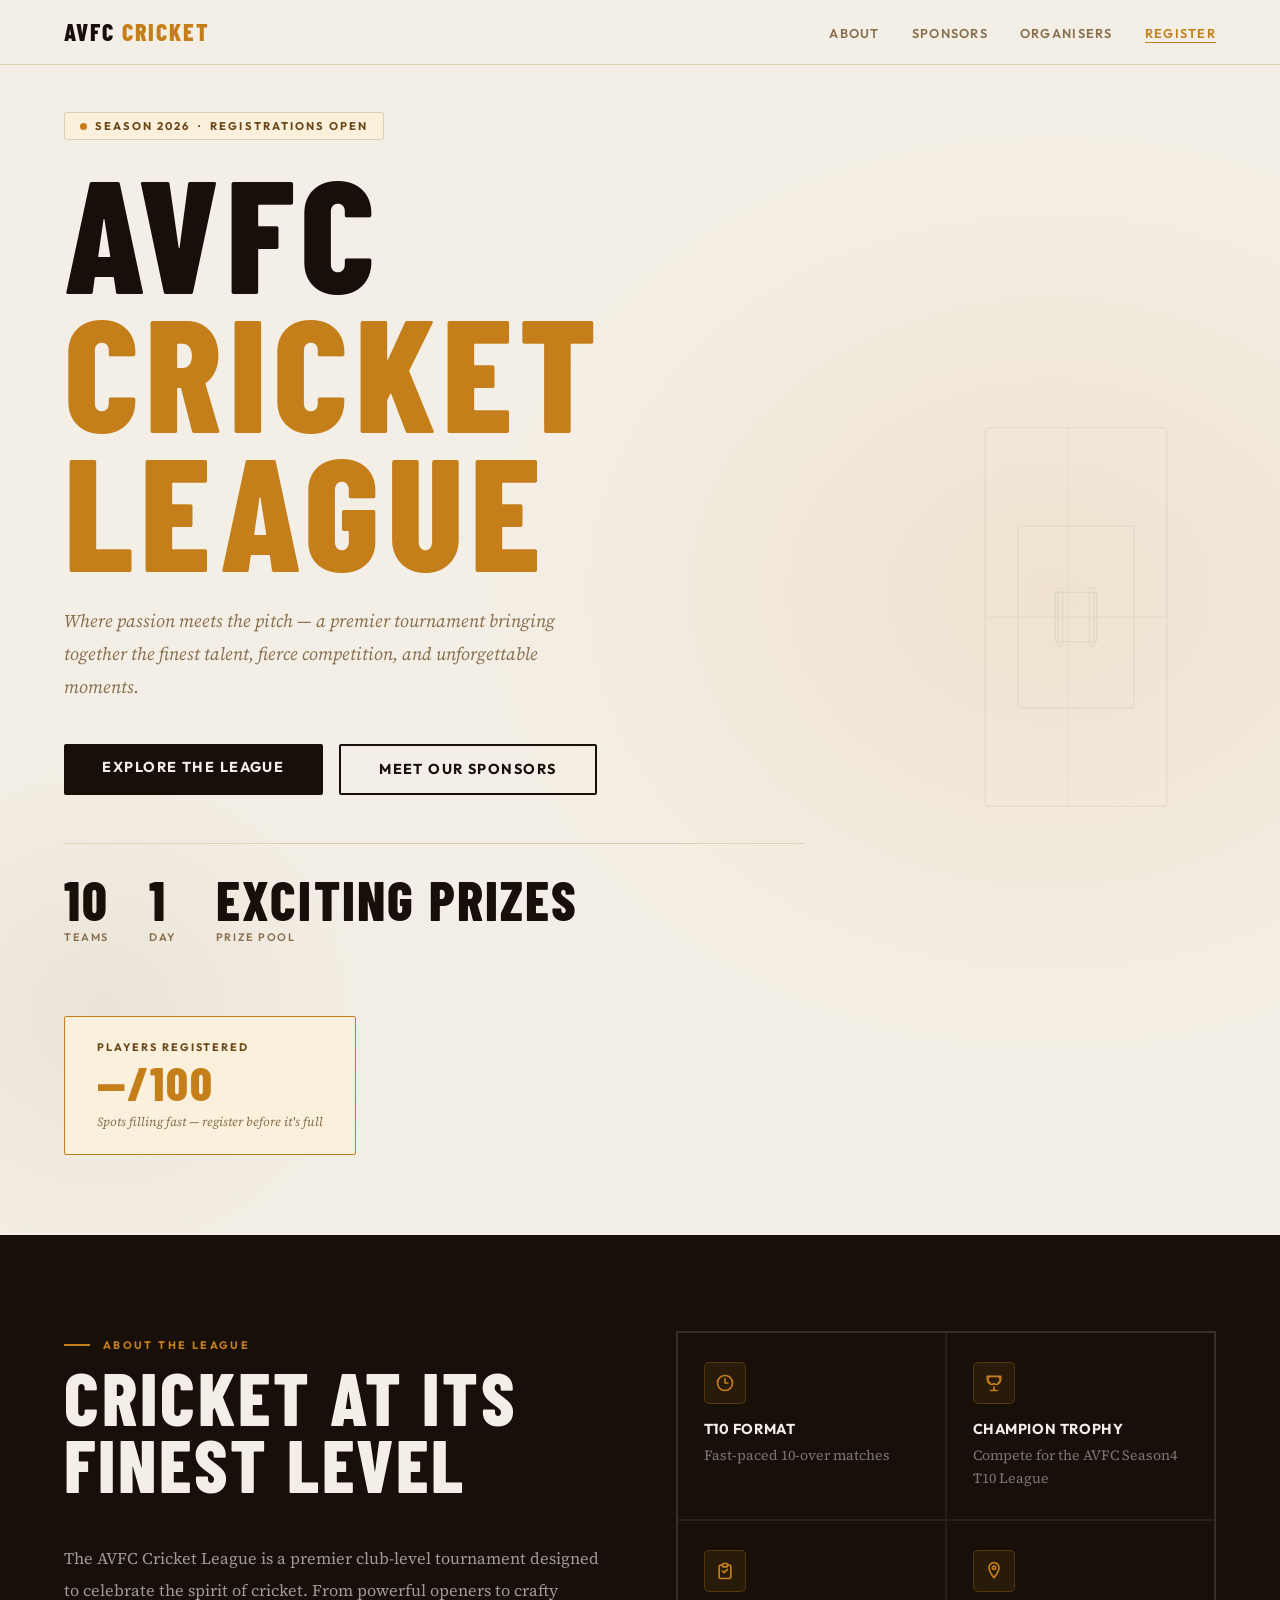
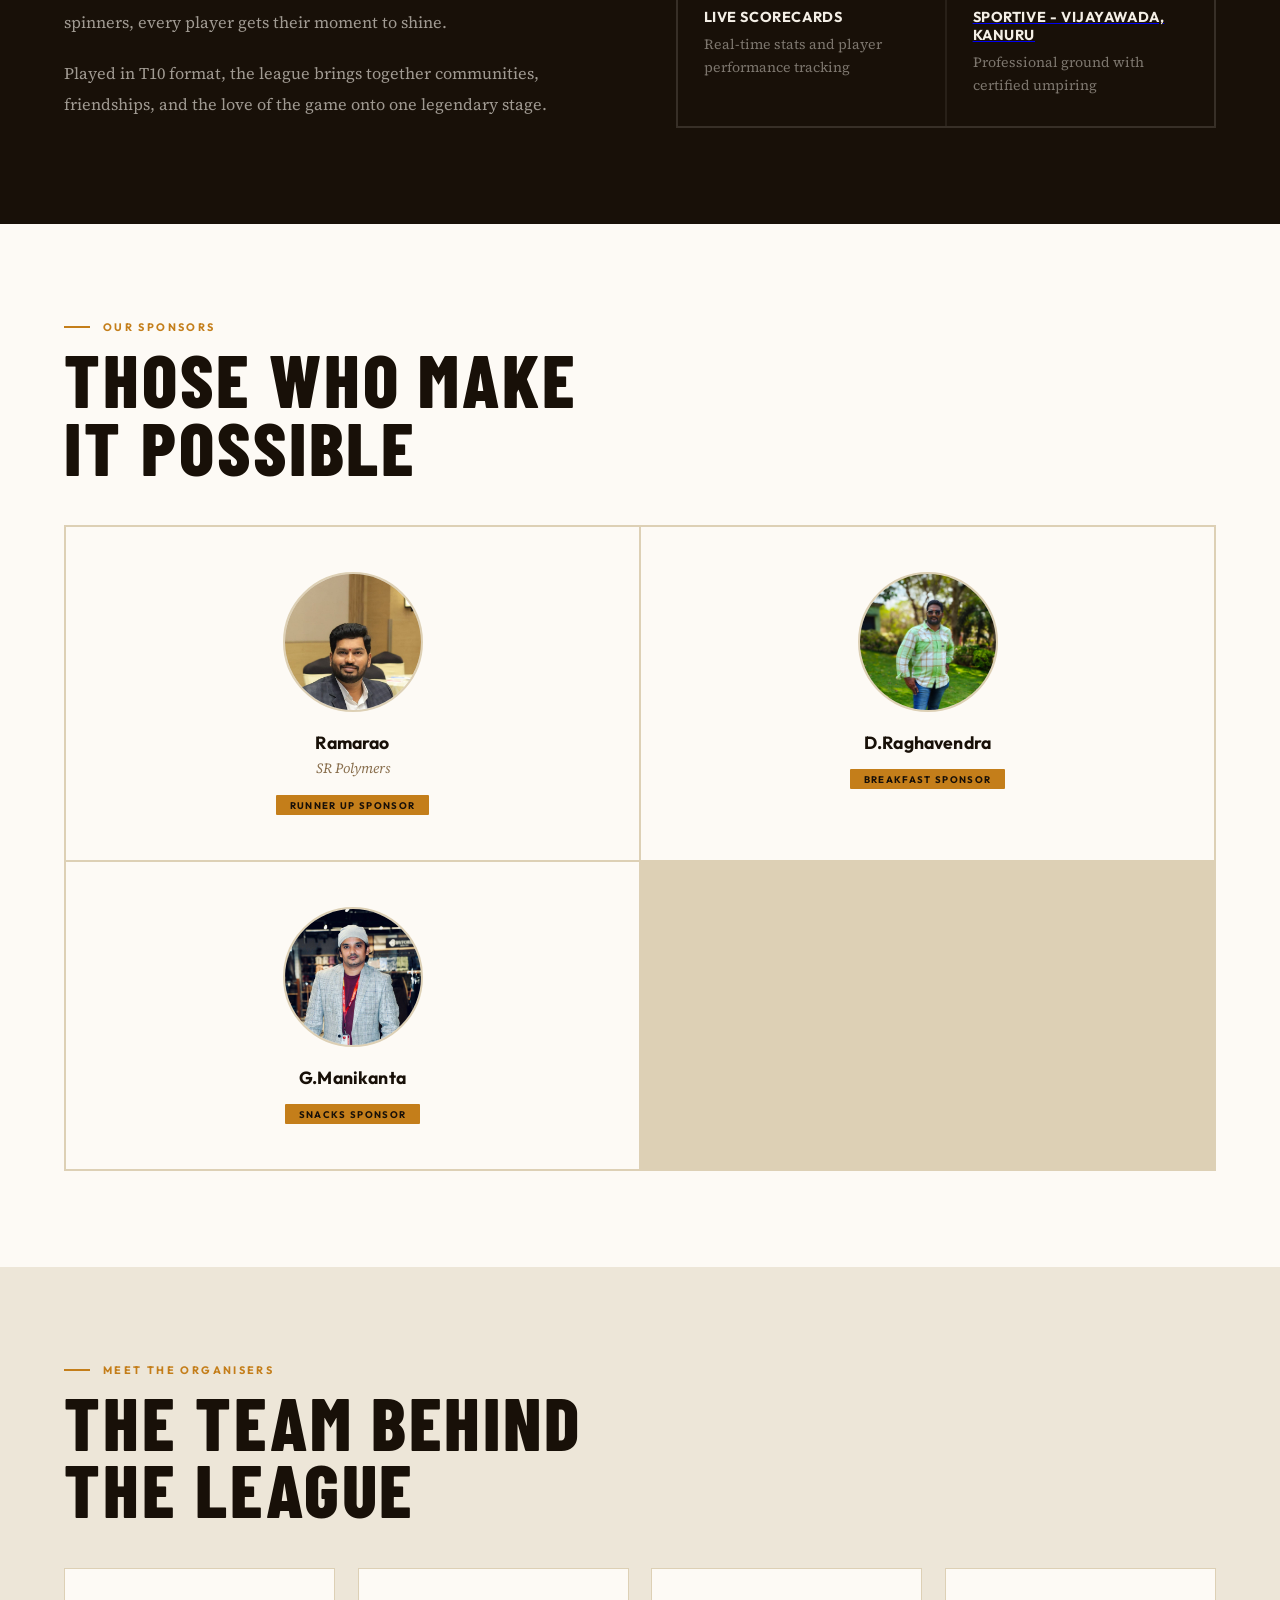
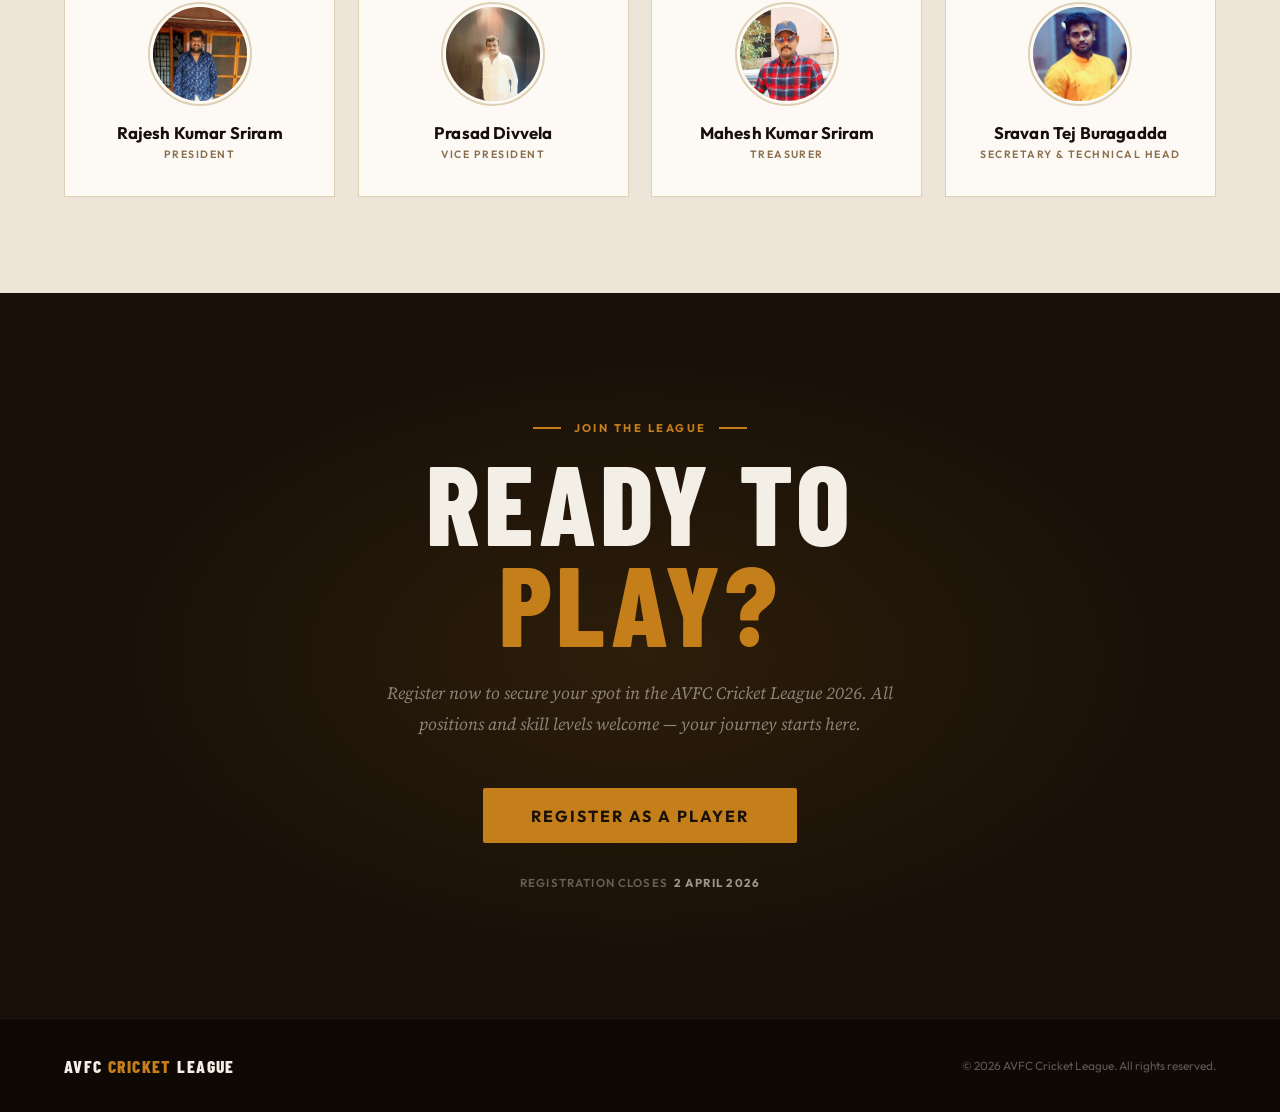
==== index.html @ a50df82f "added 2 more sponsors" ====
<!DOCTYPE html>
<html lang="en">

<head>
  <meta charset="UTF-8">
  <meta name="viewport" content="width=device-width, initial-scale=1.0, maximum-scale=5.0">
  <meta name="theme-color" content="#F4EFE6">
  <title>AVFC Cricket League 2026</title>

  <!-- Google Fonts -->
  <link rel="preconnect" href="https://fonts.googleapis.com">
  <link rel="preconnect" href="https://fonts.gstatic.com" crossorigin>
  <link
    href="https://fonts.googleapis.com/css2?family=Barlow+Condensed:wght@700;800&family=Outfit:wght@400;600;700&family=Source+Serif+4:ital,opsz,wght@0,8..60,400;0,8..60,500;1,8..60,400&display=swap"
    rel="stylesheet">

  <!-- Stylesheet -->
  <link rel="stylesheet" href="css/style.css">
</head>

<body>

  <!-- ════════════════════════════════════
     NAV
════════════════════════════════════ -->
  <nav id="mainNav">
    <div class="nav-logo">AVFC <span>Cricket</span></div>
    <ul class="nav-links">
      <li><a href="#about">About</a></li>
      <li><a href="#sponsors">Sponsors</a></li>
      <li><a href="#organisers">Organisers</a></li>
      <li><a href="register.html" class="nav-register-link">Register</a></li>
    </ul>
    <button class="hamburger" id="hamburger" aria-label="Toggle menu" aria-expanded="false">
      <span></span><span></span><span></span>
    </button>
  </nav>

  <!-- Mobile Drawer -->
  <div class="mobile-menu" id="mobileMenu" role="navigation" aria-label="Mobile navigation">
    <ul>
      <li><a href="#about" onclick="closeMenu()">About</a></li>
      <li><a href="#sponsors" onclick="closeMenu()">Sponsors</a></li>
      <li><a href="#organisers" onclick="closeMenu()">Organisers</a></li>
    </ul>
    <a href="register.html" class="m-cta" onclick="closeMenu()">Register Now →</a>
  </div>


  <!-- ════════════════════════════════════
     HERO
════════════════════════════════════ -->
  <section id="hero">
    <div class="hero-bg"></div>
    <svg class="pitch-lines" viewBox="0 0 340 500" xmlns="http://www.w3.org/2000/svg" aria-hidden="true">
      <rect x="60" y="20" width="220" height="460" rx="4" />
      <rect x="100" y="140" width="140" height="220" rx="2" />
      <line x1="60" y1="250" x2="280" y2="250" />
      <line x1="100" y1="140" x2="240" y2="140" />
      <line x1="100" y1="360" x2="240" y2="360" />
      <line x1="160" y1="20" x2="160" y2="480" />
      <rect x="145" y="220" width="50" height="60" rx="1" />
      <rect x="148" y="215" width="6" height="70" rx="1" />
      <rect x="186" y="215" width="6" height="70" rx="1" />
    </svg>
    <div class="hero-content">
      <div class="hero-badge">
        <span class="badge-dot"></span>
        Season 2026 &nbsp;·&nbsp; Registrations Open
      </div>
      <h1 class="hero-title">AVFC<em>Cricket League</em></h1>
      <p class="hero-sub">Where passion meets the pitch — a premier tournament bringing together the finest talent,
        fierce competition, and unforgettable moments.</p>
      <div class="hero-actions">
        <a href="#about" class="btn-primary">Explore the League</a>
        <a href="#sponsors" class="btn-outline">Meet our Sponsors</a>
      </div>
      <div class="hero-stats">
        <div>
          <div class="stat-num">10</div>
          <div class="stat-label">Teams</div>
        </div>
        <!-- <div><div class="stat-num">25</div><div class="stat-label">Matches</div></div> -->
        <div>
          <div class="stat-num">1</div>
          <div class="stat-label">Day</div>
        </div>
        <div>
          <div class="stat-num">Exciting Prizes</div>
          <div class="stat-label">Prize Pool</div>
        </div>

        <div class="reg-count-card">
          <div class="reg-count-label">Players Registered</div>
          <div class="reg-count-num" id="regCount">—/100</div>
          <div class="reg-count-sub">Spots filling fast — register before it's full</div>
        </div>
      </div>
    </div>
  </section>


  <!-- ════════════════════════════════════
     ABOUT
════════════════════════════════════ -->
  <section id="about">
    <div class="about-grid">
      <div>
        <div class="section-head">
          <p class="section-label">About the League</p>
          <h2 class="section-title">Cricket at its<br>Finest Level</h2>
        </div>
        <div class="about-text">
          <p>The AVFC Cricket League is a premier club-level tournament designed to celebrate the spirit of cricket.
            From powerful openers to crafty spinners, every player gets their moment to shine.</p>
          <p>Played in T10 format, the league brings together communities, friendships, and the love of the game onto
            one legendary stage.</p>
        </div>
      </div>
      <div class="about-features">

        <div class="feature-cell">
          <div class="feature-icon" aria-hidden="true">
            <svg width="20" height="20" viewBox="0 0 24 24" fill="none" stroke="currentColor" stroke-width="2"
              stroke-linecap="round" stroke-linejoin="round">
              <circle cx="12" cy="12" r="9" />
              <polyline points="12 7 12 12 15.5 12" />
            </svg>
          </div>
          <div class="feature-title">T10 Format</div>
          <div class="feature-desc">Fast-paced 10-over matches </div>
        </div>

        <div class="feature-cell">
          <div class="feature-icon" aria-hidden="true">
            <svg width="20" height="20" viewBox="0 0 24 24" fill="none" stroke="currentColor" stroke-width="2"
              stroke-linecap="round" stroke-linejoin="round">
              <path d="M8 21h8M12 17v4M17 4h3v3a5 5 0 0 1-3 4.6M7 4H4v3a5 5 0 0 0 3 4.6" />
              <path d="M7 4h10a5 5 0 0 1-5 9 5 5 0 0 1-5-9z" />
            </svg>
          </div>
          <div class="feature-title">Champion Trophy</div>
          <div class="feature-desc">Compete for the AVFC Season4 T10 League</div>
        </div>

        <div class="feature-cell">
          <div class="feature-icon" aria-hidden="true">
            <svg width="20" height="20" viewBox="0 0 24 24" fill="none" stroke="currentColor" stroke-width="2"
              stroke-linecap="round" stroke-linejoin="round">
              <path d="M9 5H7a2 2 0 0 0-2 2v12a2 2 0 0 0 2 2h10a2 2 0 0 0 2-2V7a2 2 0 0 0-2-2h-2" />
              <rect x="9" y="3" width="6" height="4" rx="1" />
              <path d="M9 12l2 2 4-4" />
            </svg>
          </div>
          <div class="feature-title">Live Scorecards</div>
          <div class="feature-desc">Real-time stats and player performance tracking</div>
        </div>

        <div class="feature-cell">
          <div class="feature-icon" aria-hidden="true">
            <svg width="20" height="20" viewBox="0 0 24 24" fill="none" stroke="currentColor" stroke-width="2"
              stroke-linecap="round" stroke-linejoin="round">
              <path d="M12 2C8.686 2 6 4.686 6 8c0 4.418 6 12 6 12s6-7.582 6-12c0-3.314-2.686-6-6-6z" />
              <circle cx="12" cy="8" r="2" />
            </svg>
          </div>
          <a href="https://maps.app.goo.gl/gTW7eJJuwTuJAgo18">
            <div class="feature-title">Sportive - Vijayawada, Kanuru</div>
          </a>
          <div class="feature-desc">Professional ground with certified umpiring</div>
        </div>

      </div>
    </div>
  </section>


  <!-- ════════════════════════════════════
     SPONSORS
     ─────────────────────────────────
     HOW TO ADD A REAL PHOTO:
     Replace the initials text inside
     .sponsor-photo with an <img> tag:

     BEFORE (initials fallback):
       <div class="sponsor-photo">RK</div>

     AFTER (real photo):
       <div class="sponsor-photo">
         <img src="images/sponsors/rajesh-kumar.jpg"
              alt="Rajesh Kumar">
       </div>

     Photo file goes in:  images/sponsors/
     Recommended size  :  300×300 px, JPG/WebP
════════════════════════════════════ -->
  <section id="sponsors">
    <div class="section-head">
      <p class="section-label">Our Sponsors</p>
      <h2 class="section-title">Those Who Make<br>It Possible</h2>
    </div>
    <div class="sponsors-grid">

      <!-- SPONSOR 1 — Title Sponsor -->
      <div class="sponsor-card">
      <div class="sponsor-photo">
      <!-- ↓ REPLACE "RK" WITH YOUR IMAGE TAG WHEN READY ↓ -->
      <img src="images/sponsors/ramarao - 2nd prize.jpeg" alt="Ramarao"> 
      </div>
      <div class="sponsor-name">Ramarao</div>
      <div class="sponsor-company">SR Polymers</div>
      <span class="sponsor-tier tier-gold">Runner up Sponsor</span>
    </div>

      <!-- SPONSOR 2 — Gold -->
      <div class="sponsor-card">
      <div class="sponsor-photo">
      <img src="images/sponsors/raghavendra - mrng tiffins.jpeg" alt="raghavendra">
      <!-- PS -->
      </div>
      <div class="sponsor-name">D.Raghavendra</div>
      <!-- <div class="sponsor-company">Sharma Motors</div> -->
      <span class="sponsor-tier tier-gold">Breakfast Sponsor</span>
    </div>

      <!-- SPONSOR 3 — Gold -->
      <div class="sponsor-card">
      <div class="sponsor-photo"> 
      <img src="images/sponsors/manikanta - snacks.jpeg" alt="Manikanta">
      
      </div>
      <div class="sponsor-name">G.Manikanta</div>
      <!-- <div class="sponsor-company">Verma Steel Works</div> -->
      <span class="sponsor-tier tier-gold">Snacks Sponsor</span>
    </div>

      <!-- SPONSOR 4 — Silver -->
      <!-- <div class="sponsor-card">
      <div class="sponsor-photo"> -->
      <!-- <img src="images/sponsors/suresh-reddy.jpg" alt="Suresh Reddy"> -->
      <!-- SR
      </div>
      <div class="sponsor-name">Suresh Reddy</div>
      <div class="sponsor-company">Reddy &amp; Sons Builders</div>
      <span class="sponsor-tier tier-gold">Snacks Sponser</span>
    </div>

  </div> -->

      <!-- <div class="sponsors-coming-soon">
        <div class="sponsors-soon-card">
          <p class="sponsors-soon-text">Yet to be Announced</p>
          <p class="sponsors-soon-sub">Our sponsors will be revealed soon. Stay tuned.</p>
        </div>
      </div> -->
  </section>


  <!-- ════════════════════════════════════
     ORGANISERS
     ─────────────────────────────────
     HOW TO ADD A REAL PHOTO:
     Same pattern as sponsors above.

     BEFORE (initials fallback):
       <div class="organiser-photo">MN</div>

     AFTER (real photo):
       <div class="organiser-photo">
         <img src="images/organisers/mohan-naidu.jpg"
              alt="Mohan Naidu">
       </div>

     Photo file goes in:  images/organisers/
     Recommended size  :  300×300 px, JPG/WebP
════════════════════════════════════ -->
  <section id="organisers">
    <div class="section-head">
      <p class="section-label">Meet the Organisers</p>
      <h2 class="section-title">The Team Behind<br>the League</h2>
    </div>
    <div class="organisers-grid">

      <!-- ORGANISER 1 -->
      <div class="organiser-card">
        <div class="organiser-photo">
          <!-- ↓ REPLACE "MN" WITH YOUR IMAGE TAG WHEN READY ↓ -->
          <img src="images/organisers/rajesh.jpeg" alt="Rajesh Kumar">

        </div>
        <div class="organiser-name">Rajesh Kumar Sriram</div>
        <div class="organiser-role">President</div>
        <!-- <a href="mailto:mohan@avfcleague.com" class="organiser-email">mohan@avfcleague.com</a> -->
      </div>

      <!-- ORGANISER 2 -->
      <div class="organiser-card">
        <div class="organiser-photo">
          <img src="images/organisers/prasad.jpeg" alt="Prasad Divvela">

        </div>
        <div class="organiser-name">Prasad Divvela</div>
        <div class="organiser-role">Vice President</div>
        <!-- <a href="mailto:deepa@avfcleague.com" class="organiser-email">deepa@avfcleague.com</a> -->
      </div>

      <!-- ORGANISER 3 -->
      <div class="organiser-card">
        <div class="organiser-photo">
          <img src="images/organisers/mahesh.jpeg" alt="Mahesh Kumar">

        </div>
        <div class="organiser-name">Mahesh Kumar Sriram</div>
        <div class="organiser-role">Treasurer</div>
        <!-- <a href="mailto:arjun@avfcleague.com" class="organiser-email">arjun@avfcleague.com</a> -->
      </div>

      <!-- ORGANISER 4 -->
      <div class="organiser-card">
        <div class="organiser-photo">
          <img src="images/organisers/sravan.jpeg" alt="Sravan Tej">

        </div>
        <div class="organiser-name">Sravan Tej Buragadda</div>
        <div class="organiser-role">Secretary &amp; Technical Head</div>
        <!-- <a href="mailto:sneha@avfcleague.com" class="organiser-email">sneha@avfcleague.com</a> -->
      </div>

    </div>
  </section>


  <!-- ════════════════════════════════════
     REGISTER CTA  —  bottom of page
════════════════════════════════════ -->
  <section id="register-cta">
    <div class="cta-inner">
      <p class="cta-label">Join the League</p>
      <h2 class="cta-title">Ready to<br><em>Play?</em></h2>
      <p class="cta-sub">Register now to secure your spot in the AVFC Cricket League 2026. All positions and skill
        levels welcome — your journey starts here.</p>
      <div class="cta-actions">
        <a href="register.html" class="btn-cta-primary">Register as a Player</a>
        <!-- <a href="mailto:contact@avfcleague.com" class="btn-cta-outline">Contact the Team</a> -->
      </div>
      <p class="cta-deadline">Registration closes &nbsp;<strong>2 April 2026</strong></p>
    </div>
  </section>


  <!-- ════════════════════════════════════
     VIDEO INTERSTITIAL OVERLAY
════════════════════════════════════ -->
  <div id="videoOverlay" role="dialog" aria-modal="true" aria-label="Sponsor video">
    <div class="vo-inner">
      <div class="vo-topbar">
        <!-- <span class="vo-sponsor-tag" id="voSponsorTag">Sponsor Message</span> -->
        <!-- <button class="vo-skip" id="voSkip" onclick="goToRegister()">
          Skip <span id="skipCountdown"></span>
          <svg width="13" height="13" viewBox="0 0 24 24" fill="none" stroke="currentColor" stroke-width="2.5"
            stroke-linecap="round" stroke-linejoin="round" aria-hidden="true">
            <path d="M5 12h14M12 5l7 7-7 7" />
          </svg>
        </button> -->
        <span class="vo-sponsor-tag" id="voSponsorTag"></span>
        <span class="vo-coming-soon">Registration Begins After Video</span>
      </div>
      <div class="vo-video-wrap">
        <video id="sponsorVideo" playsinline webkit-playsinline preload="auto">
          <source src="" type="video/mp4">
        </video>
        <div class="vo-progress">
          <div class="vo-progress-fill" id="voProgressFill"></div>
        </div>
      </div>
      <div class="vo-bottom">
        <p class="vo-msg">Supporting AVFC Cricket League 2026</p>
        <button class="vo-mute" id="voMute" onclick="toggleMute()" aria-label="Toggle mute">
          <svg id="iconUnmute" width="16" height="16" viewBox="0 0 24 24" fill="none" stroke="currentColor"
            stroke-width="2" stroke-linecap="round" stroke-linejoin="round">
            <polygon points="11 5 6 9 2 9 2 15 6 15 11 19 11 5" />
            <path d="M19.07 4.93a10 10 0 0 1 0 14.14M15.54 8.46a5 5 0 0 1 0 7.07" />
          </svg>
          <svg id="iconMute" width="16" height="16" viewBox="0 0 24 24" fill="none" stroke="currentColor"
            stroke-width="2" stroke-linecap="round" stroke-linejoin="round" style="display:none">
            <polygon points="11 5 6 9 2 9 2 15 6 15 11 19 11 5" />
            <line x1="23" y1="9" x2="17" y2="15" />
            <line x1="17" y1="9" x2="23" y2="15" />
          </svg>
        </button>
      </div>
    </div>
  </div>


  <!-- ════════════════════════════════════
     FOOTER
════════════════════════════════════ -->
  <footer>
    <div class="footer-logo">AVFC <span>Cricket</span> League</div>
    <div class="footer-copy">© 2026 AVFC Cricket League. All rights reserved.</div>
    <!-- <span class="vo-sponsor-tag" id="voSponsorTag">Sponsor Message</span>
  <span class="vo-coming-soon">Registration Begins</span> -->
  </footer>

  <!-- JS at the bottom -->
   <script src="config.js"></script>
  <script src="js/main.js"></script>
</body>

</html>
---- css/style.css ----
/*
  ═══════════════════════════════════════════════════════
  AVFC CRICKET LEAGUE — Main Stylesheet
  ═══════════════════════════════════════════════════════

  TYPOGRAPHY SYSTEM
  ─────────────────
  Barlow Condensed 700/800  →  Hero title, stat numbers, section headings,
                               nav logo, avatar initials.
                               Condensed sport letterform — scoreboard energy.
                               Readable by every age group at every size.

  Outfit 400/600/700        →  Nav links, buttons, labels, roles, badges,
                               card names, form text.
                               Open geometric sans — friendly, screen-optimised,
                               suits 10-year-olds and 60-year-olds alike.

  Source Serif 4 400/400i   →  Body paragraphs, subtitles, company names,
                               organiser emails.
                               Optically compensated serif — most readable
                               at small sizes for mixed-age audiences.

  FOLDER STRUCTURE
  ─────────────────
  avfc/
  ├── index.html
  ├── register.html
  ├── css/
  │   ├── style.css        ← this file
  │   └── register.css
  ├── js/
  │   ├── main.js
  │   └── register.js
  └── images/
      ├── sponsors/
      │   ├── rajesh-kumar.jpg   ← place sponsor photos here
      │   ├── priya-sharma.jpg
      │   ├── anil-verma.jpg
      │   └── suresh-reddy.jpg
      └── organisers/
          ├── mohan-naidu.jpg    ← place organiser photos here
          ├── deepa-krishnan.jpg
          ├── arjun-bhat.jpg
          └── sneha-pillai.jpg

  PHOTO REQUIREMENTS
  ──────────────────
  • Recommended size : 300×300 px minimum (square crop)
  • Format           : JPG or WebP
  • Aspect ratio     : 1:1 (square — the CSS crops it into a circle)
  • Max file size    : 200 KB per photo for fast loading
  ═══════════════════════════════════════════════════════
*/

/* ═══════════════════════════════════════
   DESIGN TOKENS
═══════════════════════════════════════ */
:root {
  --cream: #F4EFE6;
  --off-white: #FDFAF5;
  --dark: #181008;
  --amber: #C47E1A;
  --amber-pale: #FBF0DB;
  --amber-mid: #E09830;
  --brown: #6A4718;
  --text: #27180A;
  --muted: #896F4E;
  --border: #DDD0B5;
  --surface: #EDE6D8;

  --f-display: 'Barlow Condensed', sans-serif;
  --f-ui: 'Outfit', sans-serif;
  --f-body: 'Source Serif 4', serif;
}

/* ═══════════════════════════════════════
   RESET & BASE
═══════════════════════════════════════ */
*,
*::before,
*::after {
  margin: 0;
  padding: 0;
  box-sizing: border-box;
}

html {
  scroll-behavior: smooth;
  -webkit-text-size-adjust: 100%;
}

body {
  font-family: var(--f-body);
  background: var(--cream);
  color: var(--text);
  overflow-x: hidden;
  -webkit-font-smoothing: antialiased;
}

/* ═══════════════════════════════════════
   NAV
═══════════════════════════════════════ */
nav {
  position: fixed;
  top: 0;
  left: 0;
  right: 0;
  z-index: 200;
  display: flex;
  align-items: center;
  justify-content: space-between;
  padding: 0 5%;
  min-height: 64px;
  background: rgba(244, 239, 230, 0.96);
  backdrop-filter: blur(14px);
  -webkit-backdrop-filter: blur(14px);
  border-bottom: 1px solid var(--border);
}

.nav-logo {
  font-family: var(--f-display);
  font-size: 1.5rem;
  font-weight: 800;
  letter-spacing: 0.08em;
  text-transform: uppercase;
  color: var(--dark);
  flex-shrink: 0;
  line-height: 64px;
}

.nav-logo span {
  color: var(--amber);
}

.nav-links {
  display: flex;
  gap: 2rem;
  list-style: none;
  align-items: center;
}

.nav-links a {
  font-family: var(--f-ui);
  font-size: 0.8rem;
  font-weight: 600;
  text-decoration: none;
  color: var(--muted);
  letter-spacing: 0.1em;
  text-transform: uppercase;
  transition: color 0.2s;
  white-space: nowrap;
}

.nav-links a:hover {
  color: var(--amber);
}

.nav-register-link {
  color: var(--amber) !important;
  border-bottom: 1.5px solid var(--amber);
  padding-bottom: 1px;
}

.nav-register-link:hover {
  color: var(--dark) !important;
  border-color: var(--dark);
}

/* ─── Hamburger ─── */
.hamburger {
  display: none;
  flex-direction: column;
  justify-content: center;
  gap: 5px;
  width: 40px;
  height: 40px;
  background: none;
  border: none;
  cursor: pointer;
  padding: 6px;
  flex-shrink: 0;
  -webkit-tap-highlight-color: transparent;
}

.hamburger span {
  display: block;
  height: 2px;
  width: 100%;
  background: var(--dark);
  border-radius: 2px;
  transition: transform 0.3s, opacity 0.3s;
  transform-origin: center;
}

.hamburger.open span:nth-child(1) {
  transform: translateY(7px) rotate(45deg);
}

.hamburger.open span:nth-child(2) {
  opacity: 0;
  transform: scaleX(0);
}

.hamburger.open span:nth-child(3) {
  transform: translateY(-7px) rotate(-45deg);
}

/* ─── Mobile drawer ─── */
.mobile-menu {
  display: none;
  position: fixed;
  top: 64px;
  left: 0;
  right: 0;
  z-index: 190;
  background: var(--cream);
  border-bottom: 1px solid var(--border);
  padding: 1.5rem 5% 2rem;
  transform: translateY(-8px);
  opacity: 0;
  transition: transform 0.3s ease, opacity 0.3s ease;
  pointer-events: none;
}

.mobile-menu.open {
  transform: translateY(0);
  opacity: 1;
  pointer-events: all;
}

.mobile-menu ul {
  list-style: none;
}

.mobile-menu li {
  border-bottom: 1px solid var(--border);
}

.mobile-menu a {
  display: block;
  padding: 1rem 0;
  font-family: var(--f-ui);
  font-size: 1rem;
  font-weight: 700;
  letter-spacing: 0.08em;
  text-transform: uppercase;
  text-decoration: none;
  color: var(--text);
  transition: color 0.2s;
}

.mobile-menu a:hover,
.mobile-menu a:active {
  color: var(--amber);
}

.mobile-menu .m-cta {
  display: block;
  margin-top: 1.5rem;
  background: var(--dark);
  color: var(--cream) !important;
  text-align: center;
  padding: 1rem;
  border-radius: 2px;
  font-family: var(--f-ui);
  font-size: 0.9rem;
  font-weight: 700;
  letter-spacing: 0.12em;
  text-transform: uppercase;
  text-decoration: none;
  transition: background 0.2s;
}

.mobile-menu .m-cta:hover {
  background: var(--amber);
  color: var(--dark) !important;
}

/* ═══════════════════════════════════════
   HERO
═══════════════════════════════════════ */
#hero {
  min-height: 100svh;
  display: flex;
  align-items: center;
  padding: 7rem 5% 5rem;
  position: relative;
  overflow: hidden;
}

.hero-bg {
  position: absolute;
  inset: 0;
  background:
    radial-gradient(ellipse 65% 55% at 82% 48%, rgba(196, 126, 26, 0.11) 0%, transparent 70%),
    radial-gradient(ellipse 38% 38% at 8% 82%, rgba(106, 71, 24, 0.07) 0%, transparent 60%);
}

.pitch-lines {
  position: absolute;
  right: 5%;
  top: 50%;
  transform: translateY(-50%);
  width: min(280px, 36vw);
  height: auto;
  opacity: 0.055;
  pointer-events: none;
}

.pitch-lines rect {
  fill: none;
  stroke: var(--dark);
  stroke-width: 1.5;
}

.pitch-lines line {
  stroke: var(--dark);
  stroke-width: 1;
}

.hero-content {
  position: relative;
  max-width: 740px;
  width: 100%;
}

.hero-badge {
  display: inline-flex;
  align-items: center;
  gap: 0.5rem;
  background: var(--amber-pale);
  border: 1px solid var(--border);
  padding: 0.38rem 0.95rem;
  border-radius: 2px;
  font-family: var(--f-ui);
  font-size: 0.7rem;
  font-weight: 700;
  color: var(--brown);
  letter-spacing: 0.18em;
  text-transform: uppercase;
  margin-bottom: 1.3rem;
  animation: fadeUp 0.6s ease both;
}

.badge-dot {
  width: 7px;
  height: 7px;
  border-radius: 50%;
  background: var(--amber);
  animation: pulse 2s ease infinite;
  flex-shrink: 0;
}

.hero-title {
  font-family: var(--f-display);
  font-size: clamp(4.2rem, 14vw, 10rem);
  font-weight: 800;
  line-height: 0.87;
  letter-spacing: 0.04em;
  text-transform: uppercase;
  color: var(--dark);
  animation: fadeUp 0.6s ease 0.1s both;
}

.hero-title em {
  font-style: normal;
  color: var(--amber);
  display: block;
}

.hero-sub {
  font-family: var(--f-body);
  font-size: clamp(1rem, 2.4vw, 1.12rem);
  font-weight: 400;
  font-style: italic;
  color: var(--muted);
  line-height: 1.85;
  margin: 1.6rem 0 2.5rem;
  max-width: 510px;
  animation: fadeUp 0.6s ease 0.2s both;
}

.hero-actions {
  display: flex;
  gap: 1rem;
  flex-wrap: wrap;
  animation: fadeUp 0.6s ease 0.3s both;
}

.btn-primary {
  background: var(--dark);
  color: var(--cream);
  padding: 0.92rem 2.4rem;
  font-family: var(--f-ui);
  font-size: 0.9rem;
  font-weight: 700;
  letter-spacing: 0.1em;
  text-transform: uppercase;
  border: none;
  border-radius: 2px;
  cursor: pointer;
  text-decoration: none;
  display: inline-block;
  transition: background 0.2s, transform 0.1s;
  -webkit-tap-highlight-color: transparent;
  touch-action: manipulation;
  text-align: center;
}

.btn-primary:hover {
  background: var(--amber);
  color: var(--dark);
}

.btn-primary:active {
  transform: scale(0.97);
}

.btn-outline {
  background: transparent;
  color: var(--dark);
  padding: 0.92rem 2.4rem;
  font-family: var(--f-ui);
  font-size: 0.9rem;
  font-weight: 700;
  letter-spacing: 0.1em;
  text-transform: uppercase;
  border: 2px solid var(--dark);
  border-radius: 2px;
  cursor: pointer;
  text-decoration: none;
  display: inline-block;
  transition: all 0.2s;
  -webkit-tap-highlight-color: transparent;
  touch-action: manipulation;
  text-align: center;
}

.btn-outline:hover {
  background: var(--dark);
  color: var(--cream);
}

.hero-stats {
  display: flex;
  gap: 2.5rem;
  flex-wrap: wrap;
  margin-top: 3rem;
  padding-top: 2rem;
  border-top: 1px solid var(--border);
  animation: fadeUp 0.6s ease 0.4s both;
}

.stat-num {
  font-family: var(--f-display);
  font-size: clamp(2.4rem, 7vw, 3.4rem);
  font-weight: 800;
  color: var(--dark);
  line-height: 0.88;
  letter-spacing: 0.04em;
  text-transform: uppercase;
}

.stat-label {
  font-family: var(--f-ui);
  font-size: 0.68rem;
  font-weight: 600;
  color: var(--muted);
  letter-spacing: 0.14em;
  text-transform: uppercase;
  margin-top: 0.4rem;
}

/* ═══════════════════════════════════════
   SECTIONS — COMMON
═══════════════════════════════════════ */
section {
  padding: clamp(3rem, 8vw, 6rem) 5%;
}

.section-label {
  font-family: var(--f-ui);
  font-size: 0.68rem;
  font-weight: 700;
  letter-spacing: 0.22em;
  text-transform: uppercase;
  color: var(--amber);
  margin-bottom: 0.7rem;
  display: flex;
  align-items: center;
  gap: 0.8rem;
}

.section-label::before {
  content: '';
  display: inline-block;
  width: 26px;
  height: 2px;
  background: var(--amber);
  flex-shrink: 0;
}

.section-title {
  font-family: var(--f-display);
  font-size: clamp(2.6rem, 6vw, 4.6rem);
  font-weight: 800;
  color: var(--dark);
  line-height: 0.92;
  letter-spacing: 0.04em;
  text-transform: uppercase;
}

.section-head {
  margin-bottom: 2.8rem;
}

/* ═══════════════════════════════════════
   ABOUT
═══════════════════════════════════════ */
#about {
  background: var(--dark);
}

#about .section-label {
  color: var(--amber);
}

#about .section-title {
  color: var(--cream);
}

.about-grid {
  display: grid;
  grid-template-columns: 1fr 1fr;
  gap: 4.5rem;
  align-items: center;
}

.about-text {
  font-family: var(--f-body);
  font-size: 1.02rem;
  font-weight: 400;
  line-height: 1.95;
  color: rgba(244, 239, 230, 0.62);
}

.about-text p+p {
  margin-top: 1.2rem;
}

.about-features {
  display: grid;
  grid-template-columns: 1fr 1fr;
  gap: 2px;
  background: rgba(244, 239, 230, 0.07);
  border: 2px solid rgba(244, 239, 230, 0.07);
}

.feature-cell {
  padding: 1.8rem 1.6rem;
  background: var(--dark);
  transition: background 0.2s;
}

.feature-cell:hover {
  background: #1E1408;
}

.feature-icon {
  width: 42px;
  height: 42px;
  background: rgba(196, 126, 26, 0.1);
  border: 1.5px solid rgba(196, 126, 26, 0.28);
  border-radius: 5px;
  display: flex;
  align-items: center;
  justify-content: center;
  margin-bottom: 1rem;
  flex-shrink: 0;
  color: var(--amber);
}

.feature-title {
  font-family: var(--f-ui);
  font-size: 0.9rem;
  font-weight: 700;
  color: var(--cream);
  margin-bottom: 0.4rem;
  letter-spacing: 0.04em;
  text-transform: uppercase;
}

.feature-desc {
  font-family: var(--f-body);
  font-size: 0.88rem;
  color: rgba(244, 239, 230, 0.46);
  line-height: 1.65;
}

/* ═══════════════════════════════════════
   SPONSORS
═══════════════════════════════════════ */
/* change #sponsors { background: var(--off-white); } */
#sponsors {
  background: var(--off-white);
}

/* .sponsors-grid {
  display: grid;
  grid-template-columns: repeat(auto-fit, minmax(180px, 1fr));
  gap: 2px;
  background: var(--border);
  border: 2px solid var(--border);
  margin-top: 2.5rem;
} */

.sponsors-grid {
  display: grid;
  grid-template-columns: repeat(2, 1fr);
  gap: 2px;
  background: var(--border);
  border: 2px solid var(--border);
  margin-top: 2.5rem;
}

.sponsor-card {
  background: var(--off-white);
  padding: 2.8rem 2rem;
  display: flex;
  flex-direction: column;
  align-items: center;
  text-align: center;
  transition: background 0.2s;
}

.sponsor-card:hover {
  background: var(--amber-pale);
}

/*
  ─────────────────────────────────────────
  SPONSOR PHOTO
  ─────────────────────────────────────────
  The .sponsor-photo div holds EITHER:
    (a) an <img> tag when you have a real photo, OR
    (b) initials text as a fallback

  When a real photo is used, the <img> fills
  the circle perfectly via object-fit: cover.
  ─────────────────────────────────────────
*/
.sponsor-photo {
  /* width: 96px; height: 96px; border-radius: 50%; */
  width: 140px;
  height: 140px;
  border-radius: 50%;
  background: var(--surface);
  margin-bottom: 1.2rem;
  border: 2.5px solid var(--border);
  flex-shrink: 0;
  overflow: hidden;
  /* clips the image into a circle */
  display: flex;
  align-items: center;
  justify-content: center;
  font-family: var(--f-display);
  /* font-size: 1.7rem; font-weight: 800; color: var(--amber); */
  font-size: 2.4rem;
  font-weight: 800;
  color: var(--amber);
  letter-spacing: 0.05em;
  text-transform: uppercase;
  transition: border-color 0.2s;
}

.sponsor-photo img {
  width: 100%;
  height: 100%;
  object-fit: cover;
  /* fills the circle, crops excess */
  object-position: top center;
  /* favour the face — top of the photo */
  display: block;
}

.sponsor-card:hover .sponsor-photo {
  border-color: var(--amber);
}

.sponsor-name {
  font-family: var(--f-ui);
  font-size: 1.1rem;
  font-weight: 700;
  color: var(--dark);
  margin-bottom: 0.3rem;
  letter-spacing: 0.01em;
}

.sponsor-company {
  font-family: var(--f-body);
  font-size: 0.88rem;
  font-weight: 400;
  font-style: italic;
  color: var(--muted);
  margin-bottom: 0.4rem;
  line-height: 1.4;
}

.sponsor-tier {
  display: inline-block;
  font-family: var(--f-ui);
  font-size: 0.6rem;
  font-weight: 700;
  letter-spacing: 0.14em;
  text-transform: uppercase;
  padding: 0.24rem 0.85rem;
  border-radius: 1px;
  margin-top: 0.65rem;
}

.tier-title {
  background: var(--dark);
  color: var(--amber);
}

.tier-gold {
  background: var(--amber);
  color: var(--dark);
}

.tier-silver {
  background: var(--border);
  color: var(--brown);
}

/* ═══════════════════════════════════════
   ORGANISERS
═══════════════════════════════════════ */
#organisers {
  background: var(--surface);
}

.organisers-grid {
  display: grid;
  grid-template-columns: repeat(auto-fit, minmax(160px, 1fr));
  gap: 1.4rem;
  margin-top: 2.5rem;
}

.organiser-card {
  background: var(--off-white);
  border: 1px solid var(--border);
  padding: 2.2rem 1.8rem;
  /* padding: 1.4rem 1.2rem; */
  display: flex;
  flex-direction: column;
  align-items: center;
  text-align: center;
  transition: transform 0.2s, box-shadow 0.2s;
}

.organiser-card:hover {
  transform: translateY(-5px);
  box-shadow: 0 14px 36px rgba(24, 16, 8, 0.1);
}

/*
  ─────────────────────────────────────────
  ORGANISER PHOTO
  ─────────────────────────────────────────
  Same pattern as sponsor photo:
    • Place an <img> inside .organiser-photo for a real photo
    • Leave initials text as fallback
  ─────────────────────────────────────────
*/
.organiser-photo {
  width: 100px;
  height: 100px;
  border-radius: 50%;
  background: var(--border);
  margin-bottom: 1.1rem;
  border: 3px solid var(--off-white);
  outline: 2px solid var(--border);
  flex-shrink: 0;
  overflow: hidden;
  /* clips image into circle */
  display: flex;
  align-items: center;
  justify-content: center;
  font-family: var(--f-display);
  font-size: 1.2rem;
  font-weight: 800;
  color: var(--brown);
  letter-spacing: 0.05em;
  text-transform: uppercase;
  transition: outline-color 0.2s;
}

.organiser-photo img {
  width: 100%;
  height: 100%;
  object-fit: cover;
  object-position: top center;
  display: block;
}

.organiser-card:hover .organiser-photo {
  outline-color: var(--amber);
}

.organiser-name {
  font-family: var(--f-ui);
  font-size: 1.05rem;
  font-weight: 700;
  color: var(--dark);
  margin-bottom: 0.25rem;
  letter-spacing: 0.01em;
}

.organiser-role {
  font-family: var(--f-ui);
  font-size: 0.66rem;
  font-weight: 600;
  color: var(--muted);
  letter-spacing: 0.14em;
  text-transform: uppercase;
  margin-bottom: 0;
}

.organiser-email {
  font-family: var(--f-body);
  font-size: 0.83rem;
  color: var(--amber);
  text-decoration: none;
  border-bottom: 1px solid transparent;
  transition: border-color 0.2s;
  word-break: break-all;
}

.organiser-email:hover {
  border-color: var(--amber);
}

/* ═══════════════════════════════════════
   REGISTER CTA  (bottom of page)
═══════════════════════════════════════ */
#register-cta {
  background: var(--dark);
  padding: clamp(4rem, 10vw, 8rem) 5%;
  text-align: center;
  position: relative;
  overflow: hidden;
}

#register-cta::before {
  content: '';
  position: absolute;
  inset: 0;
  background: radial-gradient(ellipse 60% 60% at 50% 50%, rgba(196, 126, 26, 0.12) 0%, transparent 70%);
  pointer-events: none;
}

.cta-inner {
  position: relative;
  max-width: 680px;
  margin: 0 auto;
}

.cta-label {
  font-family: var(--f-ui);
  font-size: 0.7rem;
  font-weight: 700;
  letter-spacing: 0.22em;
  text-transform: uppercase;
  color: var(--amber);
  margin-bottom: 1rem;
  display: flex;
  align-items: center;
  justify-content: center;
  gap: 0.8rem;
}

.cta-label::before,
.cta-label::after {
  content: '';
  display: inline-block;
  width: 28px;
  height: 2px;
  background: var(--amber);
  flex-shrink: 0;
}

.cta-title {
  font-family: var(--f-display);
  font-size: clamp(3rem, 9vw, 7rem);
  font-weight: 800;
  color: var(--cream);
  line-height: 0.9;
  letter-spacing: 0.04em;
  text-transform: uppercase;
  margin-bottom: 0.6rem;
}

.cta-title em {
  font-style: normal;
  color: var(--amber);
}

.cta-sub {
  font-family: var(--f-body);
  font-size: clamp(0.95rem, 2.2vw, 1.08rem);
  font-style: italic;
  color: rgba(244, 239, 230, 0.5);
  line-height: 1.8;
  margin: 1.6rem auto 3rem;
  max-width: 520px;
}

.cta-actions {
  display: flex;
  gap: 1rem;
  justify-content: center;
  flex-wrap: wrap;
}

.btn-cta-primary {
  background: var(--amber);
  color: var(--dark);
  padding: 1.1rem 3rem;
  font-family: var(--f-ui);
  font-size: 1rem;
  font-weight: 700;
  letter-spacing: 0.12em;
  text-transform: uppercase;
  border: none;
  border-radius: 2px;
  cursor: pointer;
  text-decoration: none;
  display: inline-block;
  transition: background 0.2s, transform 0.1s;
  -webkit-tap-highlight-color: transparent;
  touch-action: manipulation;
  text-align: center;
}

.btn-cta-primary:hover {
  background: var(--amber-mid);
}

.btn-cta-primary:active {
  transform: scale(0.97);
}

.btn-cta-outline {
  background: transparent;
  color: var(--cream);
  padding: 1.1rem 2.4rem;
  font-family: var(--f-ui);
  font-size: 1rem;
  font-weight: 700;
  letter-spacing: 0.1em;
  text-transform: uppercase;
  border: 2px solid rgba(244, 239, 230, 0.3);
  border-radius: 2px;
  cursor: pointer;
  text-decoration: none;
  display: inline-block;
  transition: all 0.2s;
  -webkit-tap-highlight-color: transparent;
  touch-action: manipulation;
  text-align: center;
}

.btn-cta-outline:hover {
  border-color: var(--cream);
}

.cta-deadline {
  margin-top: 2rem;
  font-family: var(--f-ui);
  font-size: 0.72rem;
  font-weight: 600;
  color: rgba(244, 239, 230, 0.35);
  letter-spacing: 0.1em;
  text-transform: uppercase;
}

.cta-deadline strong {
  color: rgba(244, 239, 230, 0.6);
  font-weight: 700;
}

/* ═══════════════════════════════════════
   VIDEO OVERLAY
═══════════════════════════════════════ */
#videoOverlay {
  position: fixed;
  inset: 0;
  z-index: 9999;
  background: rgba(10, 7, 3, 0.97);
  display: flex;
  align-items: center;
  justify-content: center;
  opacity: 0;
  pointer-events: none;
  transition: opacity 0.35s ease;
}

#videoOverlay.show {
  opacity: 1;
  pointer-events: all;
}

.vo-inner {
  width: min(880px, 96vw);
  display: flex;
  flex-direction: column;
  background: #0C0804;
  border: 1px solid rgba(196, 126, 26, 0.22);
  overflow: hidden;
}

.vo-topbar {
  display: flex;
  align-items: center;
  justify-content: space-between;
  padding: 0.78rem 1.3rem;
  background: rgba(196, 126, 26, 0.07);
  border-bottom: 1px solid rgba(196, 126, 26, 0.14);
  gap: 1rem;
}

.vo-sponsor-tag {
  font-family: var(--f-ui);
  font-size: 0.68rem;
  font-weight: 700;
  letter-spacing: 0.16em;
  text-transform: uppercase;
  color: var(--amber);
}

.vo-skip {
  display: flex;
  align-items: center;
  gap: 0.4rem;
  background: var(--cream);
  color: var(--dark);
  border: none;
  border-radius: 2px;
  padding: 0.45rem 1rem;
  font-family: var(--f-ui);
  font-size: 0.74rem;
  font-weight: 700;
  letter-spacing: 0.08em;
  text-transform: uppercase;
  cursor: pointer;
  white-space: nowrap;
  transition: background 0.2s, opacity 0.2s;
  -webkit-tap-highlight-color: transparent;
  flex-shrink: 0;
}

.vo-skip:hover:not(.locked) {
  background: var(--amber);
}

.vo-skip.locked {
  opacity: 0.38;
  cursor: not-allowed;
  pointer-events: none;
}

.vo-video-wrap {
  position: relative;
  width: 100%;
  aspect-ratio: 16/9;
  background: #000;
  overflow: hidden;
}

.vo-video-wrap video {
  width: 100%;
  height: 100%;
  object-fit: contain;
  display: block;
}

.vo-progress {
  position: absolute;
  bottom: 0;
  left: 0;
  right: 0;
  height: 3px;
  background: rgba(255, 255, 255, 0.1);
}

.vo-progress-fill {
  height: 100%;
  width: 0%;
  background: var(--amber);
  transition: width 0.1s linear;
}

.vo-bottom {
  display: flex;
  align-items: center;
  justify-content: space-between;
  padding: 0.7rem 1.3rem;
  border-top: 1px solid rgba(255, 255, 255, 0.05);
  gap: 1rem;
}

.vo-msg {
  font-family: var(--f-body);
  font-size: 0.76rem;
  font-style: italic;
  color: rgba(244, 239, 230, 0.3);
}

.vo-mute {
  background: none;
  border: 1px solid rgba(255, 255, 255, 0.14);
  border-radius: 2px;
  padding: 0.35rem 0.5rem;
  cursor: pointer;
  color: rgba(244, 239, 230, 0.55);
  display: flex;
  align-items: center;
  transition: border-color 0.2s, color 0.2s;
  flex-shrink: 0;
  -webkit-tap-highlight-color: transparent;
}

.vo-mute:hover {
  border-color: var(--amber);
  color: var(--amber);
}

/* ═══════════════════════════════════════
   FOOTER
═══════════════════════════════════════ */
footer {
  background: #0E0904;
  color: rgba(244, 239, 230, 0.35);
  padding: 2.2rem 5%;
  display: flex;
  align-items: center;
  justify-content: space-between;
  flex-wrap: wrap;
  gap: 1rem;
  border-top: 1px solid rgba(244, 239, 230, 0.05);
}

.footer-logo {
  font-family: var(--f-display);
  font-size: 1.1rem;
  font-weight: 800;
  letter-spacing: 0.08em;
  text-transform: uppercase;
  color: var(--cream);
}

.footer-logo span {
  color: var(--amber);
}

.footer-copy {
  font-family: var(--f-ui);
  font-size: 0.74rem;
}

.footer-links {
  display: flex;
  gap: 1.4rem;
  flex-wrap: wrap;
}

.footer-links a {
  font-family: var(--f-ui);
  font-size: 0.74rem;
  color: rgba(244, 239, 230, 0.35);
  text-decoration: none;
  transition: color 0.2s;
}

.footer-links a:hover {
  color: var(--amber);
}

/* ═══════════════════════════════════════
   ANIMATIONS
═══════════════════════════════════════ */
@keyframes fadeUp {
  from {
    opacity: 0;
    transform: translateY(18px);
  }

  to {
    opacity: 1;
    transform: translateY(0);
  }
}

@keyframes pulse {

  0%,
  100% {
    opacity: 1;
    transform: scale(1);
  }

  50% {
    opacity: 0.45;
    transform: scale(0.8);
  }
}

/* ── Sponsors coming soon ── */
.sponsors-coming-soon {
  width: 100%;
  display: flex;
  justify-content: center;
  align-items: center;
  margin-top: 2.5rem;
}

.sponsors-soon-card {
  background: var(--off-white);
  border: 2px dashed var(--border);
  padding: clamp(2rem, 6vw, 4rem) clamp(1.5rem, 6vw, 5rem);
  text-align: center;
  width: 100%;
  max-width: 480px;
  margin: 0 auto;
  /* centers horizontally on all devices */
  transition: border-color 0.2s;
}

.sponsors-soon-card:hover {
  border-color: var(--amber);
}

.sponsors-soon-text {
  font-family: var(--f-display);
  font-size: clamp(2.2rem, 8vw, 3.8rem);
  font-weight: 800;
  letter-spacing: 0.06em;
  text-transform: uppercase;
  color: var(--amber);
  line-height: 1;
  white-space: nowrap;
  /* ← stops text breaking into single characters */
  overflow: hidden;
  text-overflow: ellipsis;
}

.sponsors-soon-sub {
  font-family: var(--f-ui);
  font-size: clamp(0.82rem, 2.5vw, 0.95rem);
  font-weight: 600;
  color: var(--muted);
  margin-top: 1rem;
  letter-spacing: 0.04em;
  white-space: normal;
  /* sub text can still wrap normally */
}

/* ── Registration count card ── */
.reg-count-card {
  display: inline-flex;
  flex-direction: column;
  align-items: flex-start;
  margin-top: 2rem;
  padding: clamp(1rem, 4vw, 1.4rem) clamp(1.2rem, 5vw, 2rem);
  background: var(--amber-pale);
  border: 1.5px solid var(--amber);
  border-radius: 2px;
  animation: fadeUp 0.6s ease 0.5s both;
  width: auto;
  max-width: 100%;
}

.reg-count-label {
  font-family: var(--f-ui);
  font-size: clamp(0.6rem, 2vw, 0.68rem);
  font-weight: 700;
  letter-spacing: 0.18em;
  text-transform: uppercase;
  color: var(--brown);
  margin-bottom: 0.3rem;
}

.reg-count-num {
  font-family: var(--f-display);
  font-size: clamp(1.8rem, 8vw, 3rem);
  font-weight: 800;
  color: var(--amber);
  line-height: 1;
  letter-spacing: 0.04em;
}

.reg-count-sub {
  font-family: var(--f-body);
  font-size: clamp(0.7rem, 2.2vw, 0.78rem);
  font-style: italic;
  color: var(--muted);
  margin-top: 0.4rem;
  line-height: 1.5;
}

.vo-coming-soon {
  font-family: var(--f-display);
  font-size: 1rem;
  font-weight: 800;
  letter-spacing: 0.1em;
  text-transform: uppercase;
  color: var(--amber);
}

/* ═══════════════════════════════════════
   RESPONSIVE — 1024px
═══════════════════════════════════════ */
@media (max-width: 1024px) {
  .about-grid {
    gap: 3rem;
  }
}

/* ═══════════════════════════════════════
   RESPONSIVE — 768px  (tablets & large phones)
═══════════════════════════════════════ */
@media (max-width: 768px) {
  .nav-links {
    display: none;
  }

  .hamburger {
    display: flex;
  }

  .mobile-menu {
    display: block;
  }

  #hero {
    padding: 6rem 5% 4rem;
  }

  .pitch-lines {
    display: none;
  }

  .hero-sub {
    max-width: 100%;
  }

  .hero-actions {
    flex-direction: column;
  }

  .btn-primary,
  .btn-outline {
    width: 100%;
  }

  .hero-stats {
    gap: 1.6rem;
  }

  .about-grid {
    grid-template-columns: 1fr;
    gap: 2.5rem;
  }

  .cta-actions {
    flex-direction: column;
    align-items: center;
  }

  .btn-cta-primary,
  .btn-cta-outline {
    width: 100%;
    max-width: 360px;
  }

  footer {
    flex-direction: column;
    align-items: flex-start;
    gap: 0.8rem;
  }

  /* remove after */
  .sponsors-soon-card {
    padding: 2.5rem 2rem;
    max-width: 100%;
  }

  .sponsors-soon-text {
    font-size: 2.6rem;
    white-space: normal;
    word-break: keep-all;
  }

  .sponsors-soon-sub {
    font-size: 0.88rem;
  }

  .reg-count-card {
    width: 100%;
    align-items: center;
    text-align: center;
  }
}

/* ═══════════════════════════════════════
   RESPONSIVE — 480px  (most phones)
═══════════════════════════════════════ */
@media (max-width: 480px) {
  nav {
    padding: 0 4%;
  }

  section {
    padding: 3rem 4%;
  }

  #hero {
    padding: 5.5rem 4% 3.5rem;
  }

  #register-cta {
    padding: 3.5rem 4%;
  }

  .about-features {
    grid-template-columns: 1fr;
  }

  /* .sponsors-grid  { grid-template-columns: 1fr 1fr; gap: 1.5px; }
  .sponsor-card   { padding: 1.7rem 0.9rem; } */
  .sponsors-grid {
    display: flex;
    flex-wrap: wrap;
    justify-content: center;
    gap: 1.5px;
    background: none;
    border: none;
  }

  .sponsor-card {
    flex: 0 0 calc(50% - 1px);
    border: 1.5px solid var(--border);
  }

  /* .sponsor-photo  { width: 72px; height: 72px; font-size: 1.3rem; } */
  .sponsor-photo {
    width: 100px;
    height: 100px;
    font-size: 1.8rem;
  }

  .sponsor-name {
    font-size: 0.95rem;
  }

  .sponsor-company {
    font-size: 0.82rem;
  }

  .organisers-grid {
    grid-template-columns: 1fr 1fr;
    gap: 0.9rem;
  }

  .organiser-card {
    padding: 1.5rem 0.9rem;
  }

  .organiser-photo {
    width: 76px;
    height: 76px;
    font-size: 1.4rem;
  }

  .organiser-name {
    font-size: 0.95rem;
  }

  .organiser-role {
    font-size: 0.62rem;
  }

  .organiser-email {
    font-size: 0.76rem;
  }

  footer {
    padding: 2rem 4%;
  }

  .vo-topbar,
  .vo-bottom {
    padding: 0.6rem 0.9rem;
  }

  .vo-skip {
    font-size: 0.7rem;
    padding: 0.4rem 0.8rem;
  }

  /* remove after */
  .sponsors-soon-card {
    padding: 2rem 1.5rem;
  }

  .sponsors-soon-text {
    font-size: 2rem;
    white-space: normal;
    word-break: keep-all;
  }

  .sponsors-soon-sub {
    font-size: 0.82rem;
  }

  .reg-count-card {
    width: 100%;
    padding: 1rem 1.2rem;
    align-items: center;
    text-align: center;
  }

  .reg-count-num {
    font-size: 2rem;
  }

  .reg-count-sub {
    font-size: 0.72rem;
  }
}

/* ═══════════════════════════════════════
   RESPONSIVE — 380px  (small phones)
═══════════════════════════════════════ */
@media (max-width: 380px) {
  .sponsors-grid {
    display: flex;
    flex-wrap: wrap;
    justify-content: center;
    gap: 1px;
  }

  .sponsor-card {
    flex: 0 0 calc(50% - 1px);
  }

  .organisers-grid {
    grid-template-columns: 1fr;
  }

  .hero-stats {
    gap: 1.2rem;
  }

  .hero-actions {
    gap: 0.7rem;
  }

  .stat-num {
    font-size: 2rem;
  }

  /* remove after */
  .sponsors-soon-card {
    padding: 1.8rem 1.2rem;
  }

  .sponsors-soon-text {
    font-size: 1.7rem;
    letter-spacing: 0.04em;
  }

  .sponsors-soon-sub {
    font-size: 0.78rem;
  }

  .reg-count-card {
    padding: 0.9rem 1rem;
  }

  .reg-count-num {
    font-size: 1.8rem;
  }

  .reg-count-label {
    font-size: 0.58rem;
  }

  .reg-count-sub {
    font-size: 0.68rem;
  }
}
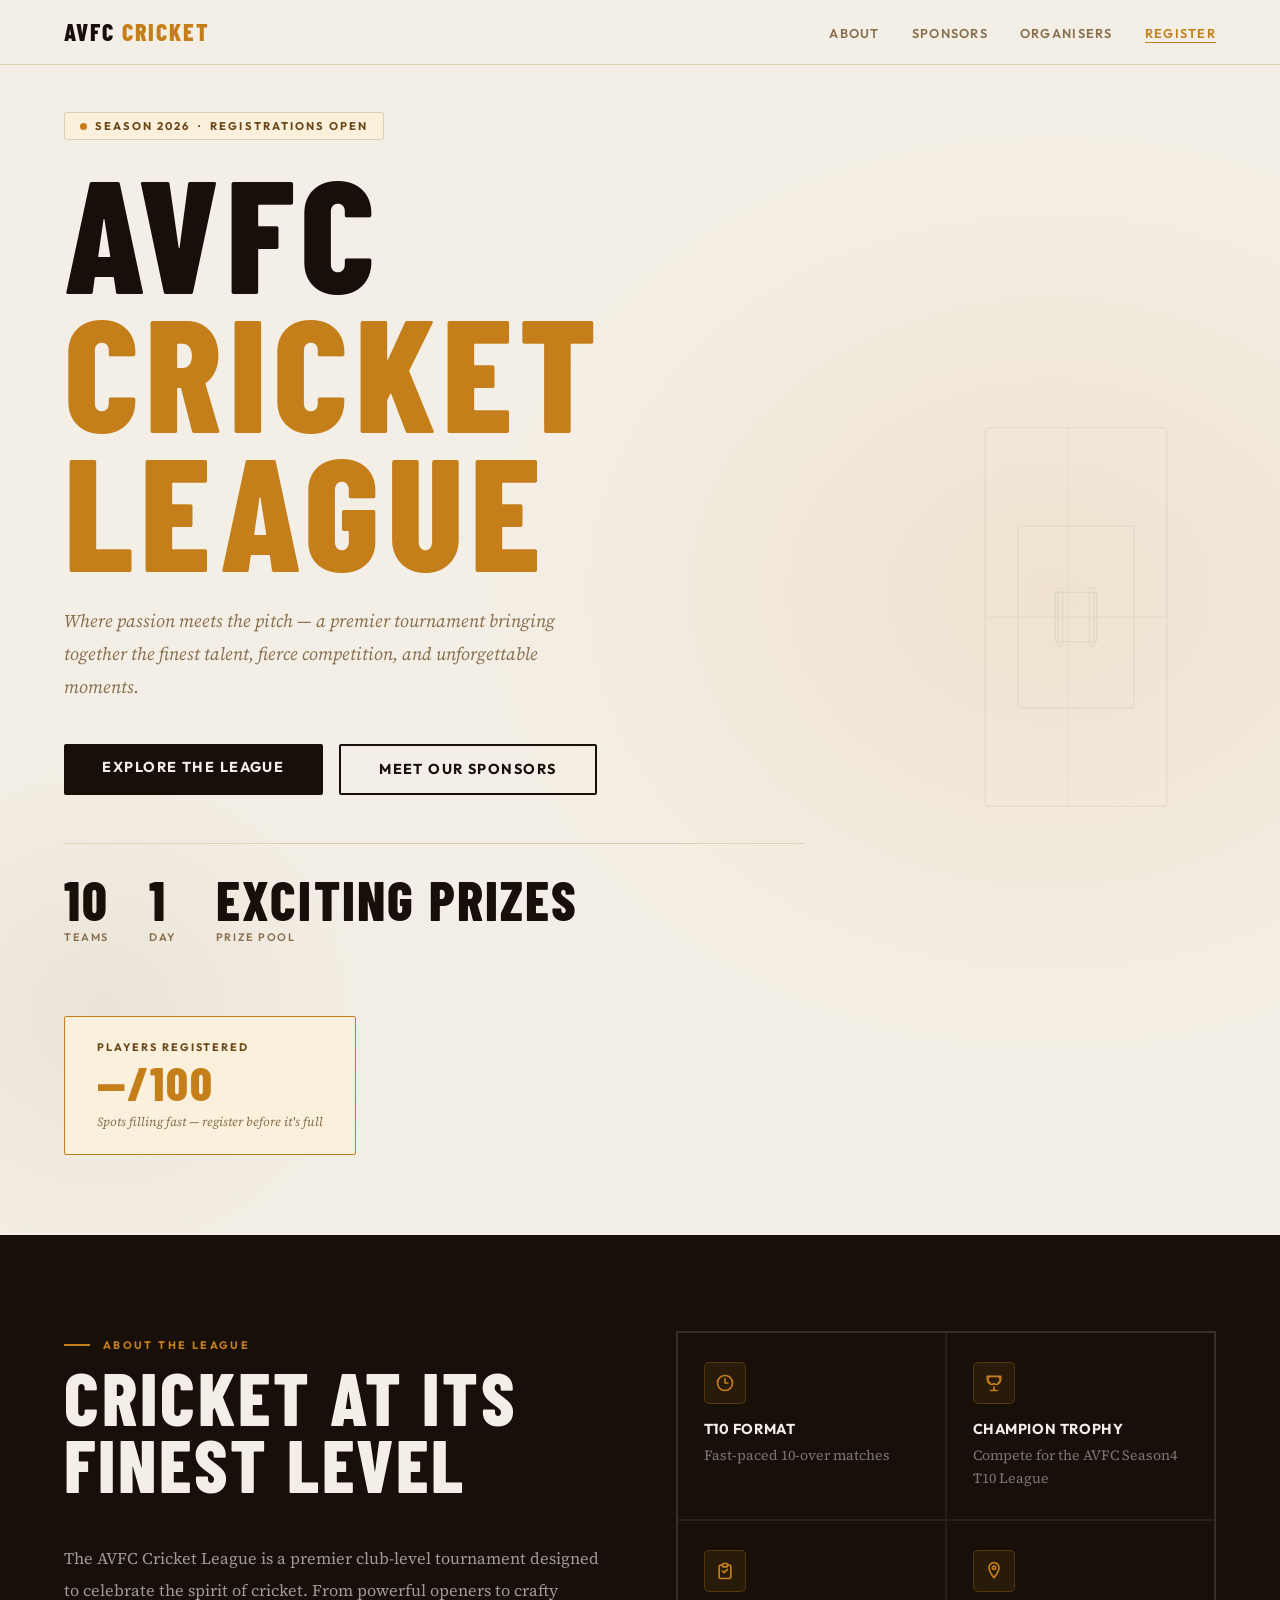
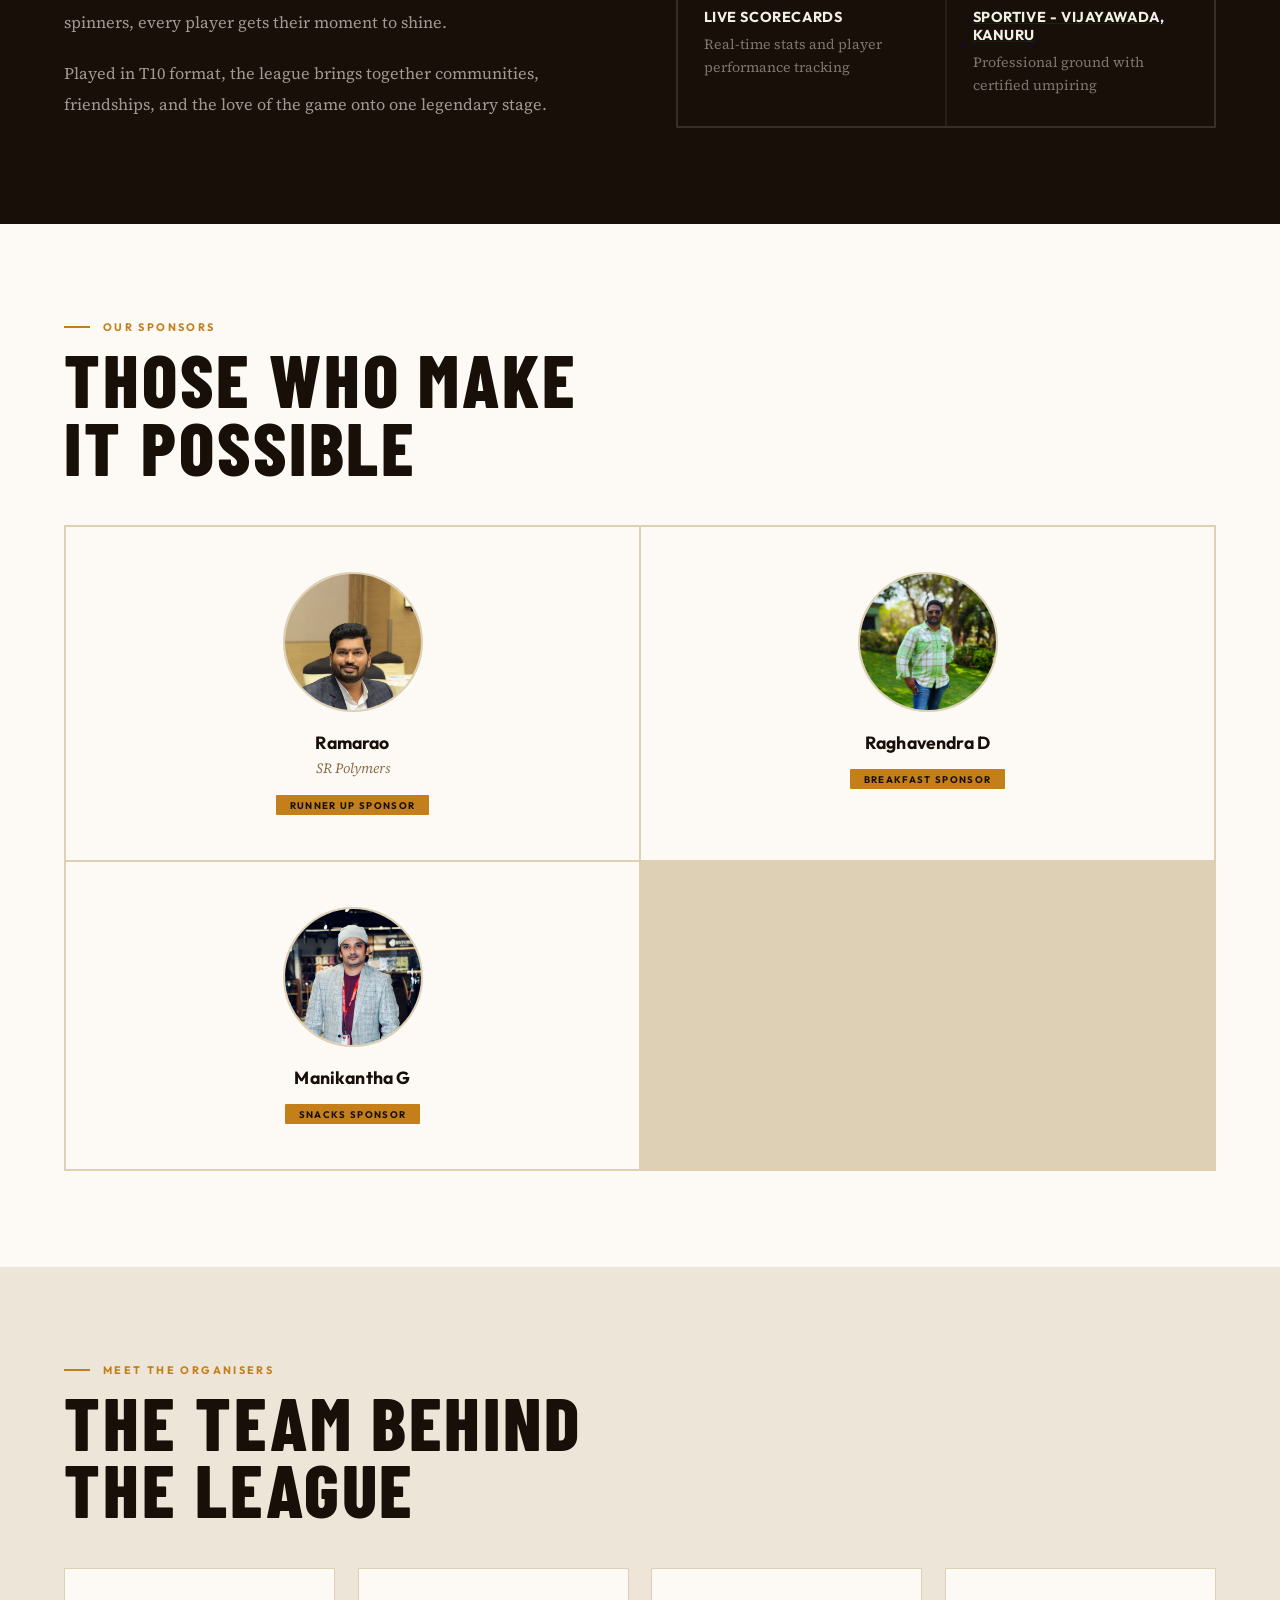
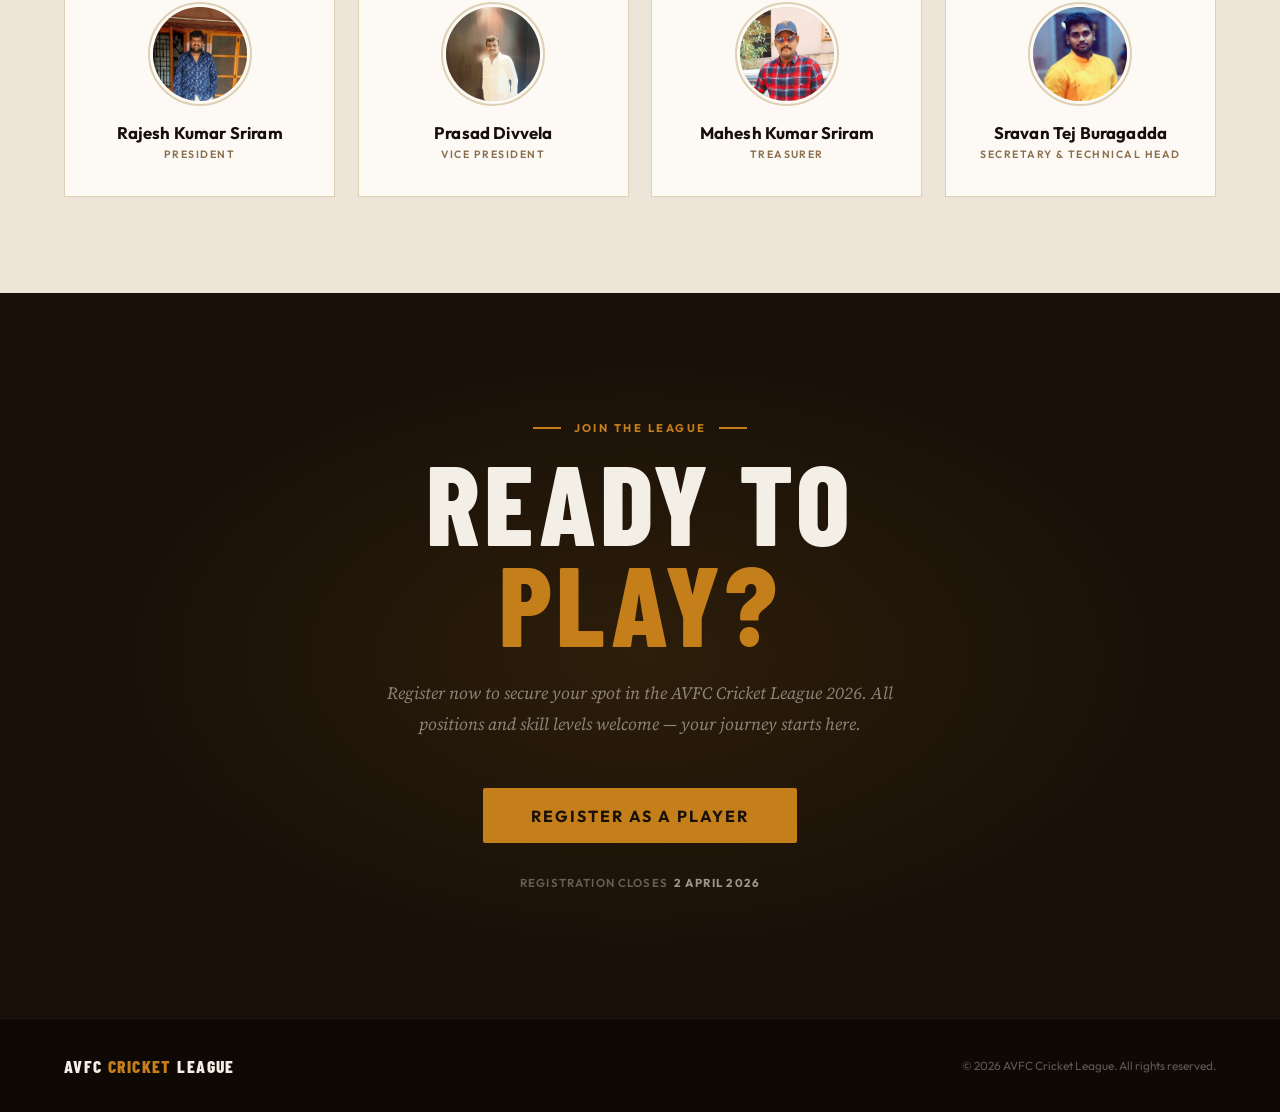
==== commit 94d88069: "changed manikanta sponsor name" ====
--- a/index.html
+++ b/index.html
@@ -218,7 +218,7 @@
       <img src="images/sponsors/raghavendra - mrng tiffins.jpeg" alt="raghavendra">
       <!-- PS -->
       </div>
-      <div class="sponsor-name">D.Raghavendra</div>
+      <div class="sponsor-name">Raghavendra D</div>
       <!-- <div class="sponsor-company">Sharma Motors</div> -->
       <span class="sponsor-tier tier-gold">Breakfast Sponsor</span>
     </div>
@@ -226,10 +226,10 @@
       <!-- SPONSOR 3 — Gold -->
       <div class="sponsor-card">
       <div class="sponsor-photo"> 
-      <img src="images/sponsors/manikanta - snacks.jpeg" alt="Manikanta">
+      <img src="images/sponsors/manikanta - snacks.jpeg" alt="Manikantha">
       
       </div>
-      <div class="sponsor-name">G.Manikanta</div>
+      <div class="sponsor-name">Manikantha G</div>
       <!-- <div class="sponsor-company">Verma Steel Works</div> -->
       <span class="sponsor-tier tier-gold">Snacks Sponsor</span>
     </div>
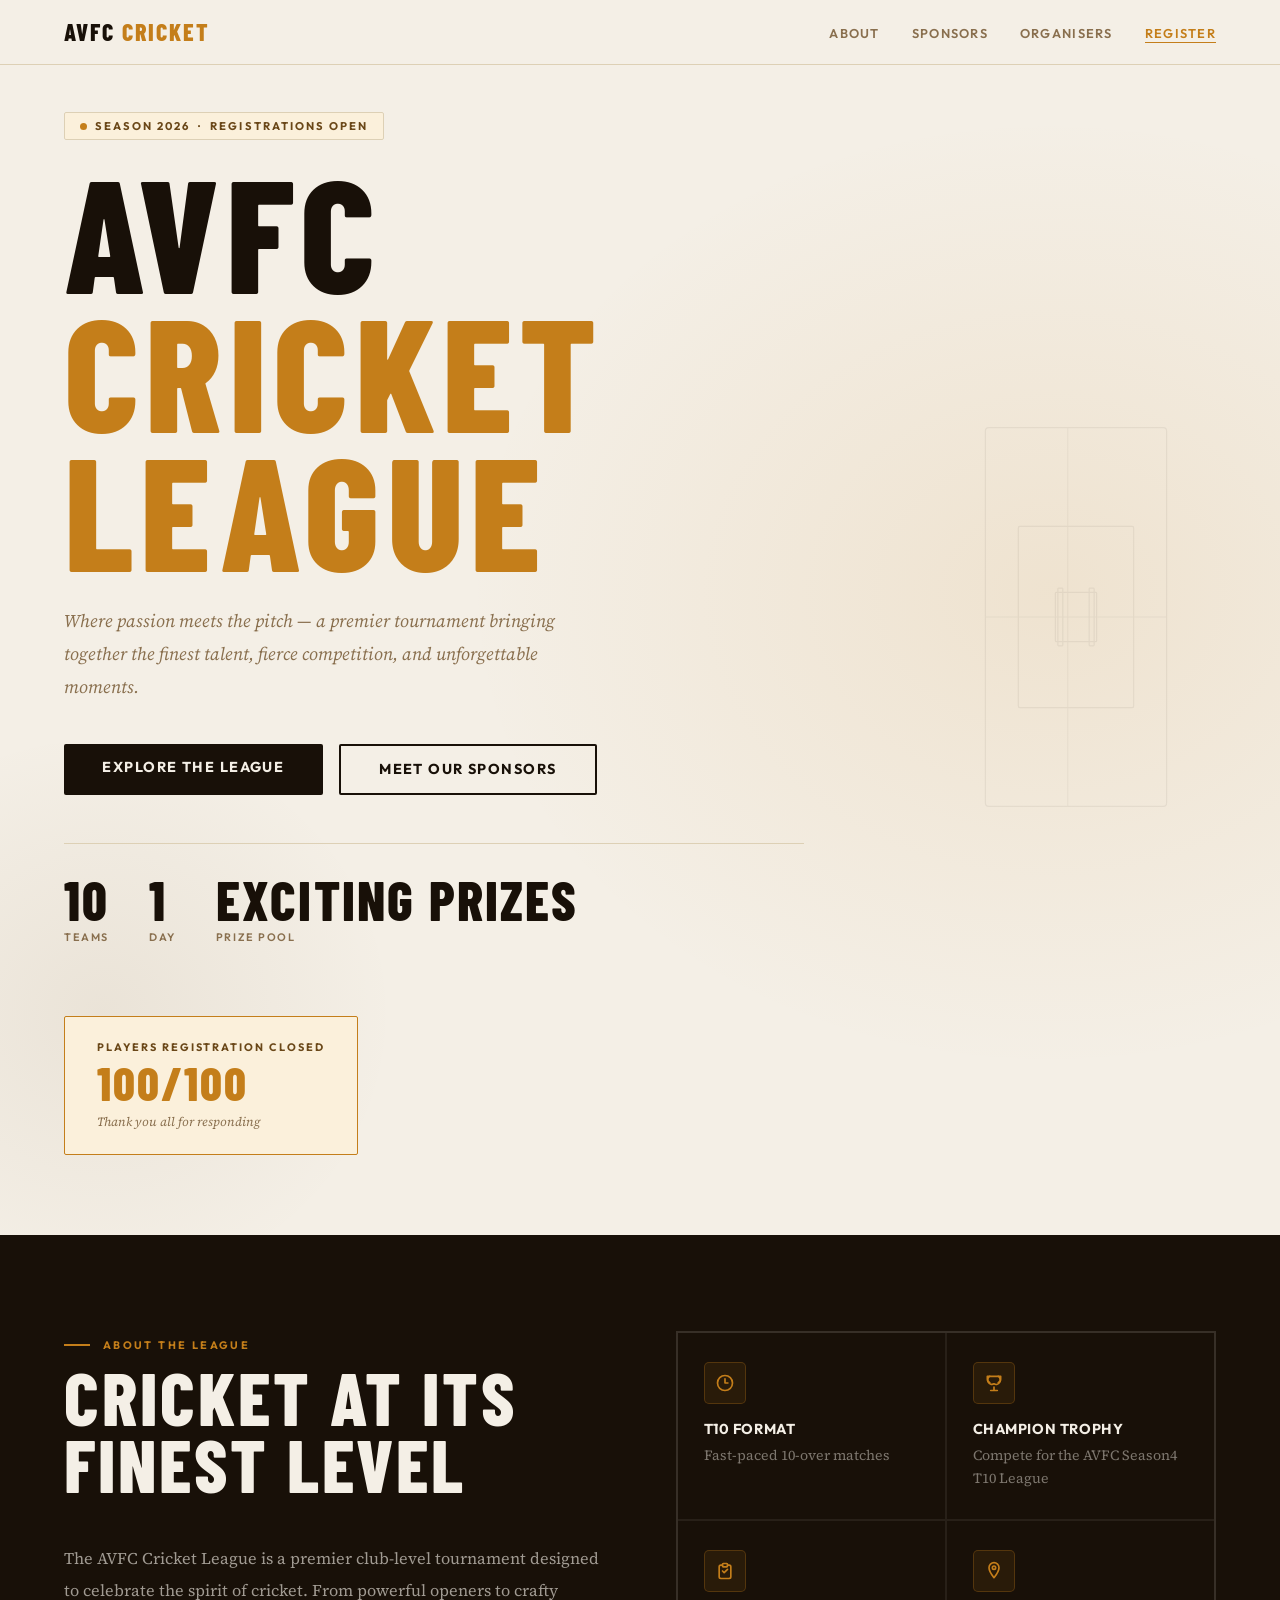
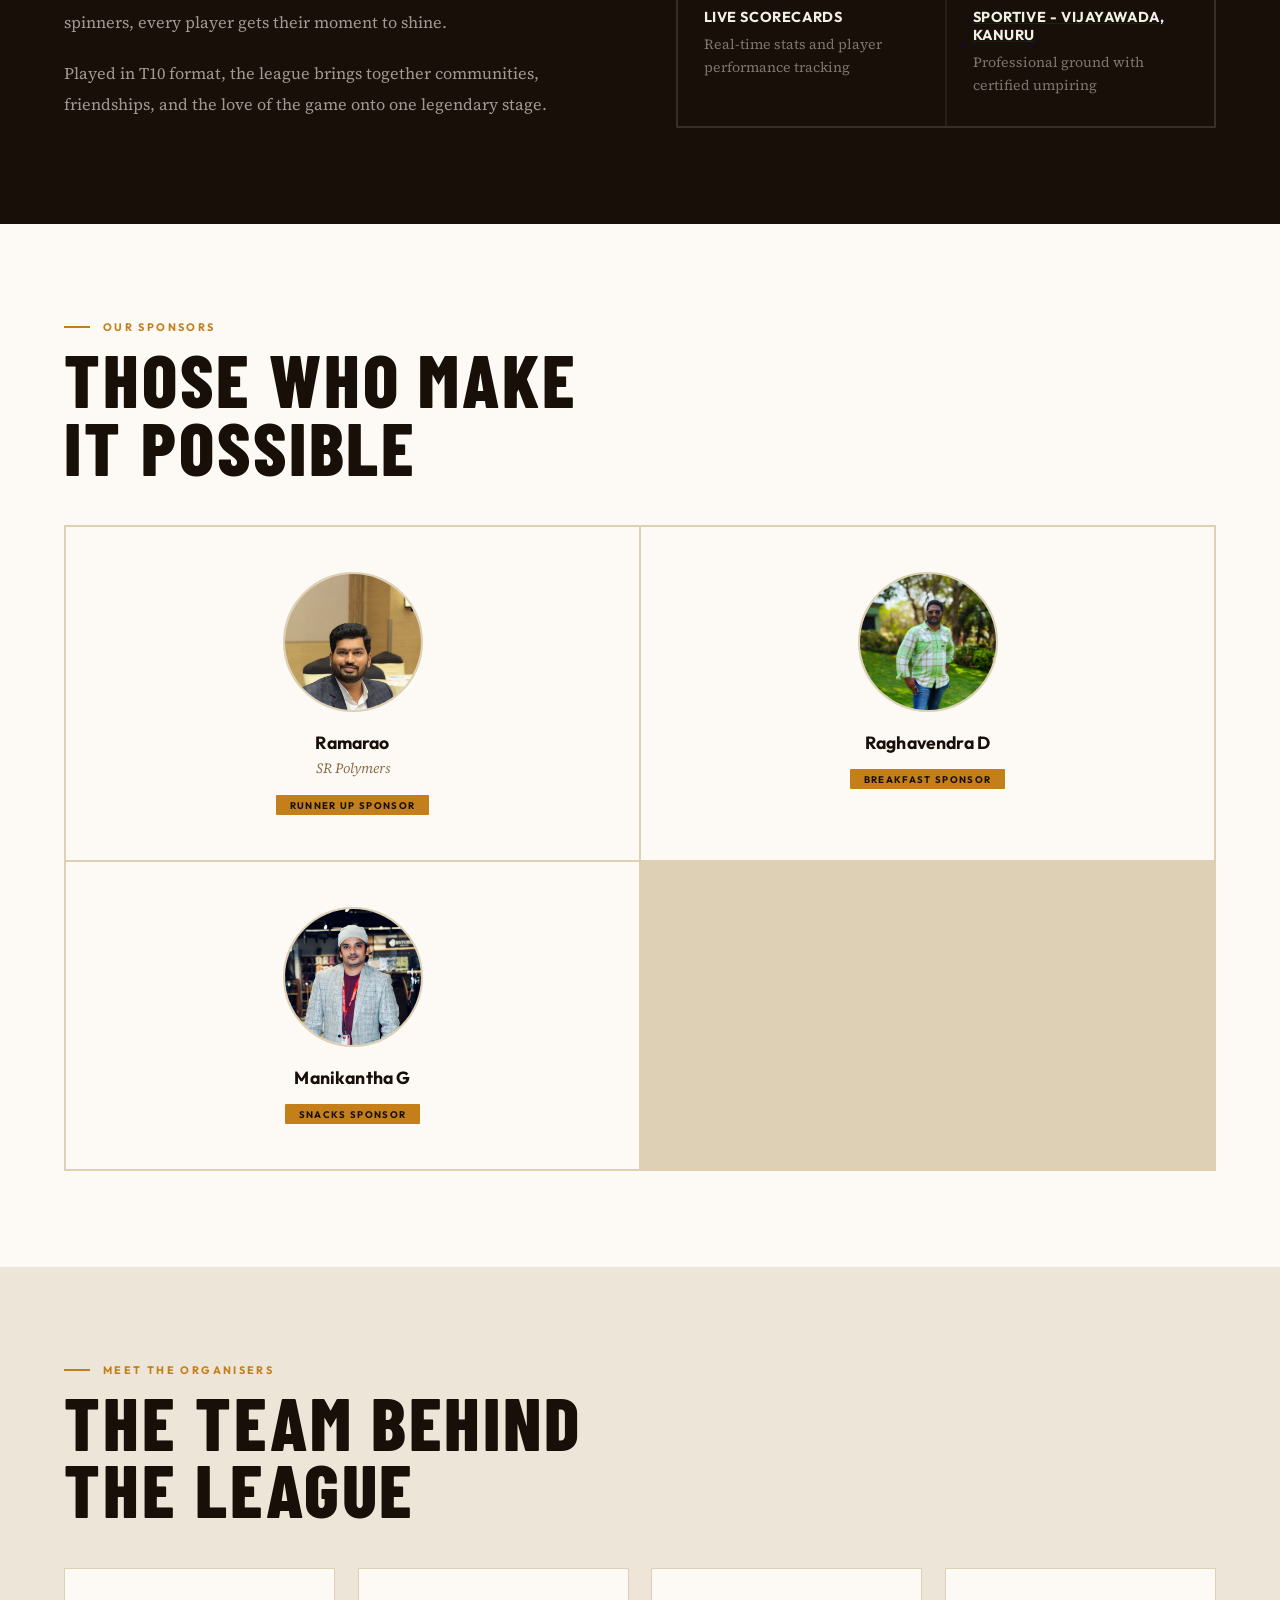
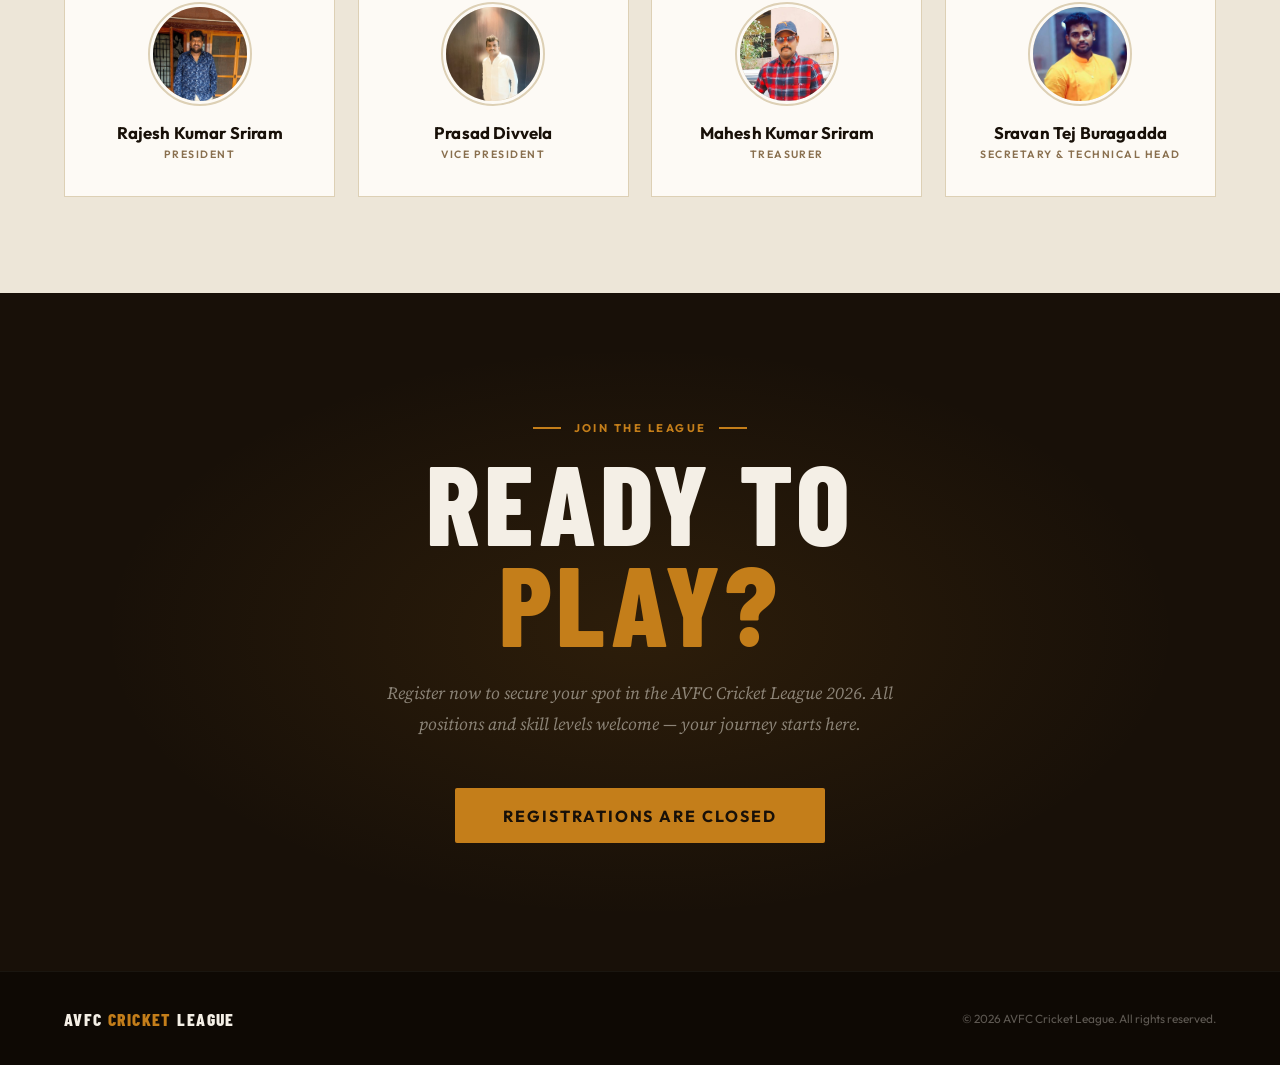
==== commit f193626f: "closed players registration" ====
--- a/index.html
+++ b/index.html
@@ -91,9 +91,12 @@
         </div>
 
         <div class="reg-count-card">
-          <div class="reg-count-label">Players Registered</div>
+          <!-- <div class="reg-count-label">Players Registered</div>
           <div class="reg-count-num" id="regCount">—/100</div>
-          <div class="reg-count-sub">Spots filling fast — register before it's full</div>
+          <div class="reg-count-sub">Spots filling fast — register before it's full</div> -->
+          <div class="reg-count-label">Players Registration CLosed</div>
+          <div class="reg-count-num">100/100</div>
+          <div class="reg-count-sub">Thank you all for responding</div>
         </div>
       </div>
     </div>
@@ -340,10 +343,11 @@
       <p class="cta-sub">Register now to secure your spot in the AVFC Cricket League 2026. All positions and skill
         levels welcome — your journey starts here.</p>
       <div class="cta-actions">
-        <a href="register.html" class="btn-cta-primary">Register as a Player</a>
+        <p class="btn-cta-primary">Registrations are closed</p>
+        <!-- <a href="register.html" class="btn-cta-primary">Register as a Player</a> -->
         <!-- <a href="mailto:contact@avfcleague.com" class="btn-cta-outline">Contact the Team</a> -->
       </div>
-      <p class="cta-deadline">Registration closes &nbsp;<strong>2 April 2026</strong></p>
+      <!-- <p class="cta-deadline">Registration closes &nbsp;<strong>2 April 2026</strong></p> -->
     </div>
   </section>
 
--- a/css/style.css
+++ b/css/style.css
@@ -1439,6 +1439,111 @@
 
   /* .sponsors-grid  { grid-template-columns: 1fr 1fr; gap: 1.5px; }
   .sponsor-card   { padding: 1.7rem 0.9rem; } */
+.sponsors-grid {
+    display: flex;
+    flex-wrap: wrap;
+    justify-content: center;
+    gap: 1.5px;
+    background: none;
+    border: none;
+  }
+  .sponsor-card {
+    flex: 0 0 calc(50% - 1px);
+    border: 1.5px solid var(--border);
+    box-sizing: border-box;
+  }
+
+  /* .sponsor-photo  { width: 72px; height: 72px; font-size: 1.3rem; } */
+  .sponsor-photo {
+    width: 100px;
+    height: 100px;
+    font-size: 1.8rem;
+  }
+
+  .sponsor-name {
+    font-size: 0.95rem;
+  }
+
+  .sponsor-company {
+    font-size: 0.82rem;
+  }
+
+  .organisers-grid {
+    grid-template-columns: 1fr 1fr;
+    gap: 0.9rem;
+  }
+
+  .organiser-card {
+    padding: 1.5rem 0.9rem;
+  }
+
+  .organiser-photo {
+    width: 76px;
+    height: 76px;
+    font-size: 1.4rem;
+  }
+
+  .organiser-name {
+    font-size: 0.95rem;
+  }
+
+  .organiser-role {
+    font-size: 0.62rem;
+  }
+
+  .organiser-email {
+    font-size: 0.76rem;
+  }
+
+  footer {
+    padding: 2rem 4%;
+  }
+
+  .vo-topbar,
+  .vo-bottom {
+    padding: 0.6rem 0.9rem;
+  }
+
+  .vo-skip {
+    font-size: 0.7rem;
+    padding: 0.4rem 0.8rem;
+  }
+
+  /* remove after */
+  .sponsors-soon-card {
+    padding: 2rem 1.5rem;
+  }
+
+  .sponsors-soon-text {
+    font-size: 2rem;
+    white-space: normal;
+    word-break: keep-all;
+  }
+
+  .sponsors-soon-sub {
+    font-size: 0.82rem;
+  }
+
+  .reg-count-card {
+    width: 100%;
+    padding: 1rem 1.2rem;
+    align-items: center;
+    text-align: center;
+  }
+
+  .reg-count-num {
+    font-size: 2rem;
+  }
+
+  .reg-count-sub {
+    font-size: 0.72rem;
+  }
+}
+
+/* ═══════════════════════════════════════
+   RESPONSIVE — 420px  (small phones)
+═══════════════════════════════════════ */
+@media (max-width: 420px) {
   .sponsors-grid {
     display: flex;
     flex-wrap: wrap;
@@ -1447,98 +1552,13 @@
     background: none;
     border: none;
   }
-
   .sponsor-card {
     flex: 0 0 calc(50% - 1px);
     border: 1.5px solid var(--border);
-  }
-
-  /* .sponsor-photo  { width: 72px; height: 72px; font-size: 1.3rem; } */
-  .sponsor-photo {
-    width: 100px;
-    height: 100px;
-    font-size: 1.8rem;
-  }
-
-  .sponsor-name {
-    font-size: 0.95rem;
-  }
-
-  .sponsor-company {
-    font-size: 0.82rem;
-  }
-
-  .organisers-grid {
-    grid-template-columns: 1fr 1fr;
-    gap: 0.9rem;
-  }
-
-  .organiser-card {
-    padding: 1.5rem 0.9rem;
-  }
-
-  .organiser-photo {
-    width: 76px;
-    height: 76px;
-    font-size: 1.4rem;
-  }
-
-  .organiser-name {
-    font-size: 0.95rem;
-  }
-
-  .organiser-role {
-    font-size: 0.62rem;
-  }
-
-  .organiser-email {
-    font-size: 0.76rem;
-  }
-
-  footer {
-    padding: 2rem 4%;
-  }
-
-  .vo-topbar,
-  .vo-bottom {
-    padding: 0.6rem 0.9rem;
-  }
-
-  .vo-skip {
-    font-size: 0.7rem;
-    padding: 0.4rem 0.8rem;
-  }
-
-  /* remove after */
-  .sponsors-soon-card {
-    padding: 2rem 1.5rem;
-  }
-
-  .sponsors-soon-text {
-    font-size: 2rem;
-    white-space: normal;
-    word-break: keep-all;
-  }
-
-  .sponsors-soon-sub {
-    font-size: 0.82rem;
-  }
-
-  .reg-count-card {
-    width: 100%;
-    padding: 1rem 1.2rem;
-    align-items: center;
-    text-align: center;
-  }
-
-  .reg-count-num {
-    font-size: 2rem;
-  }
-
-  .reg-count-sub {
-    font-size: 0.72rem;
-  }
-}
+    box-sizing: border-box;
+  }
+}
+
 
 /* ═══════════════════════════════════════
    RESPONSIVE — 380px  (small phones)
@@ -1549,10 +1569,13 @@
     flex-wrap: wrap;
     justify-content: center;
     gap: 1px;
-  }
-
+    background: none;
+    border: none;
+  }
   .sponsor-card {
     flex: 0 0 calc(50% - 1px);
+    border: 1.5px solid var(--border);
+    box-sizing: border-box;
   }
 
   .organisers-grid {
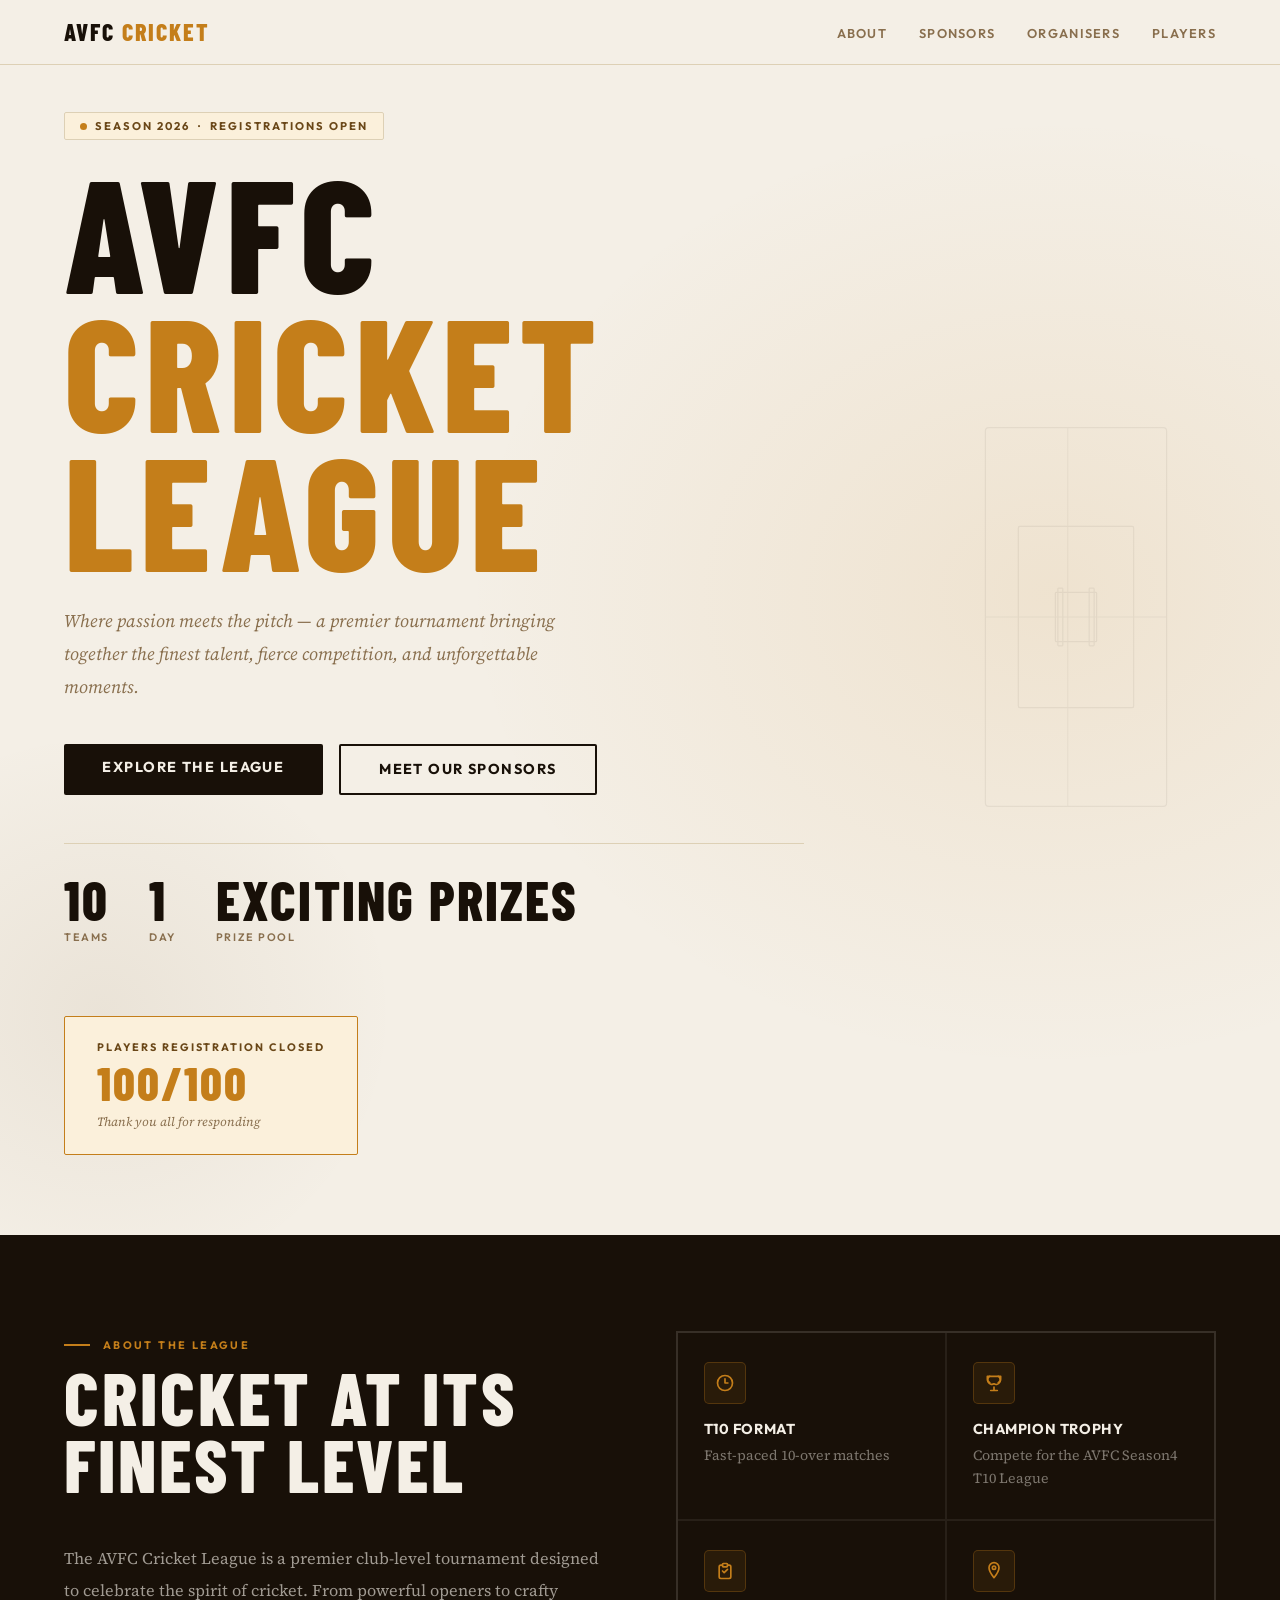
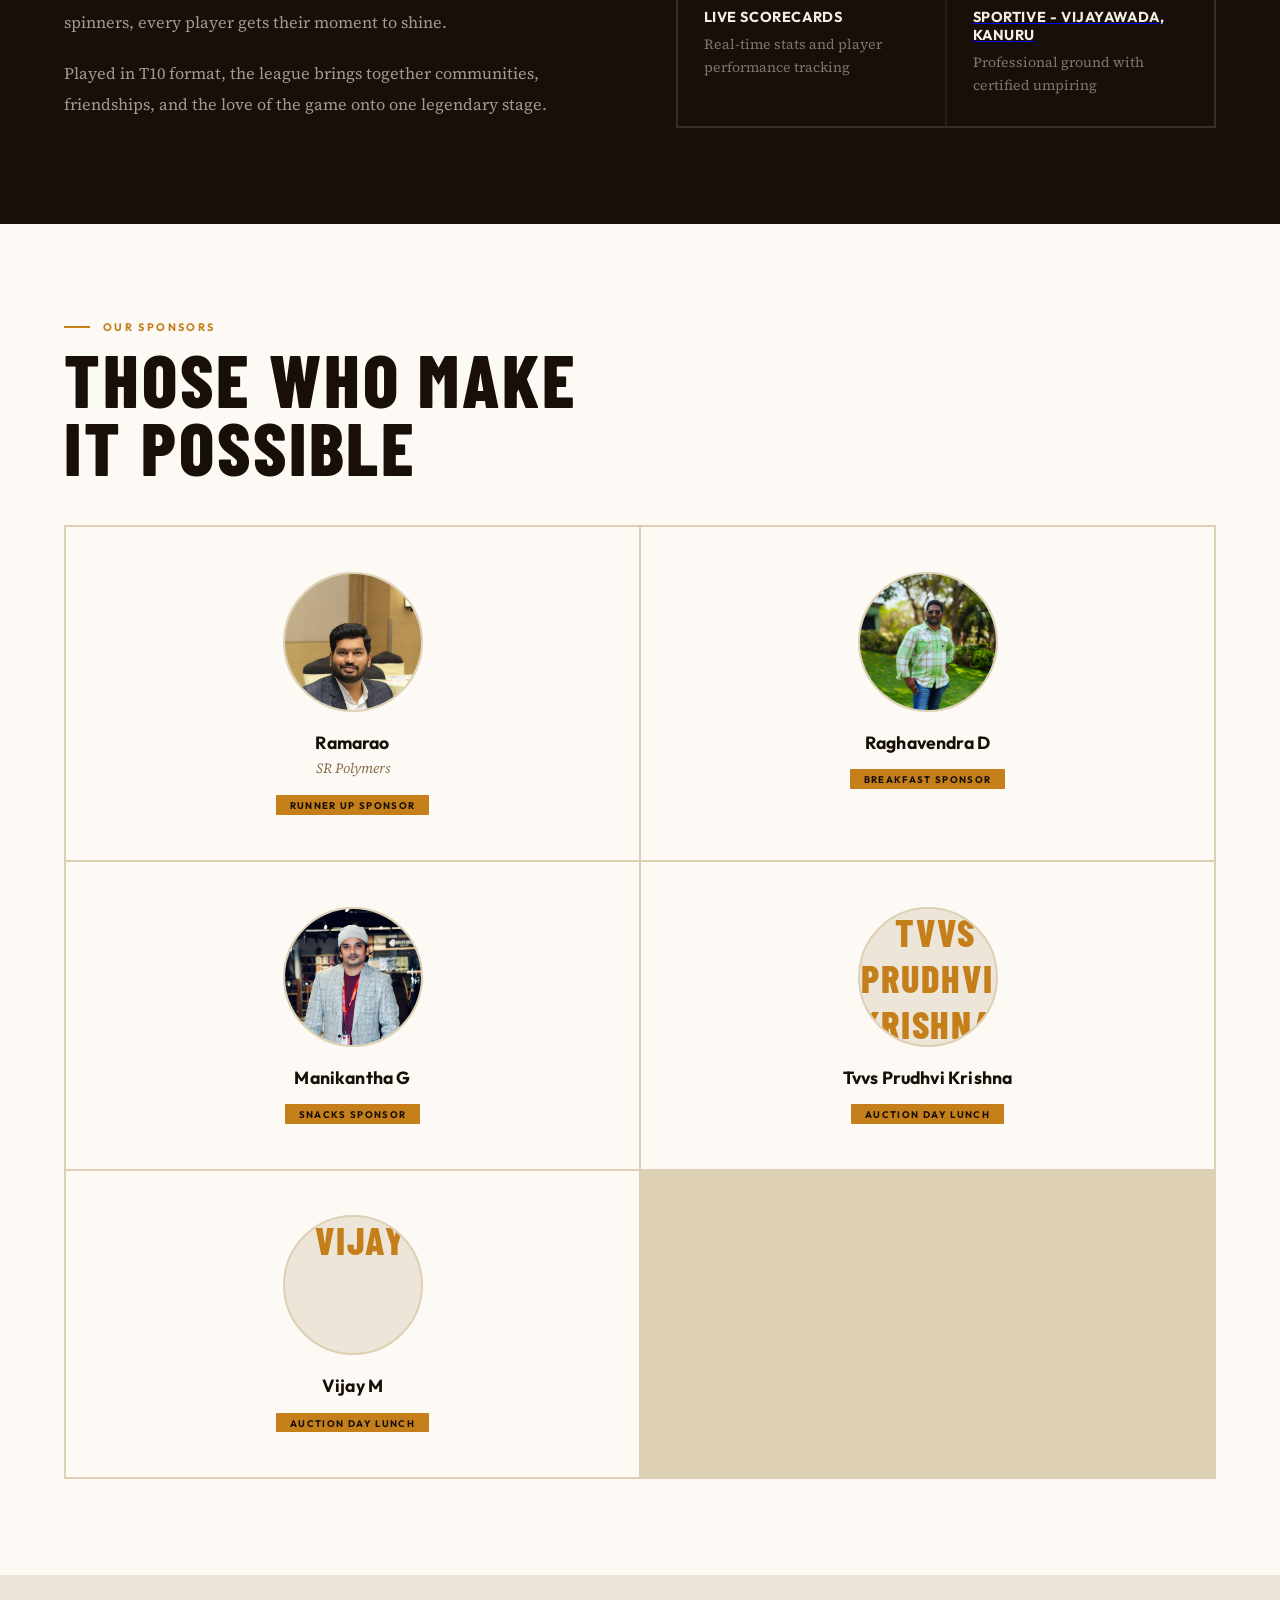
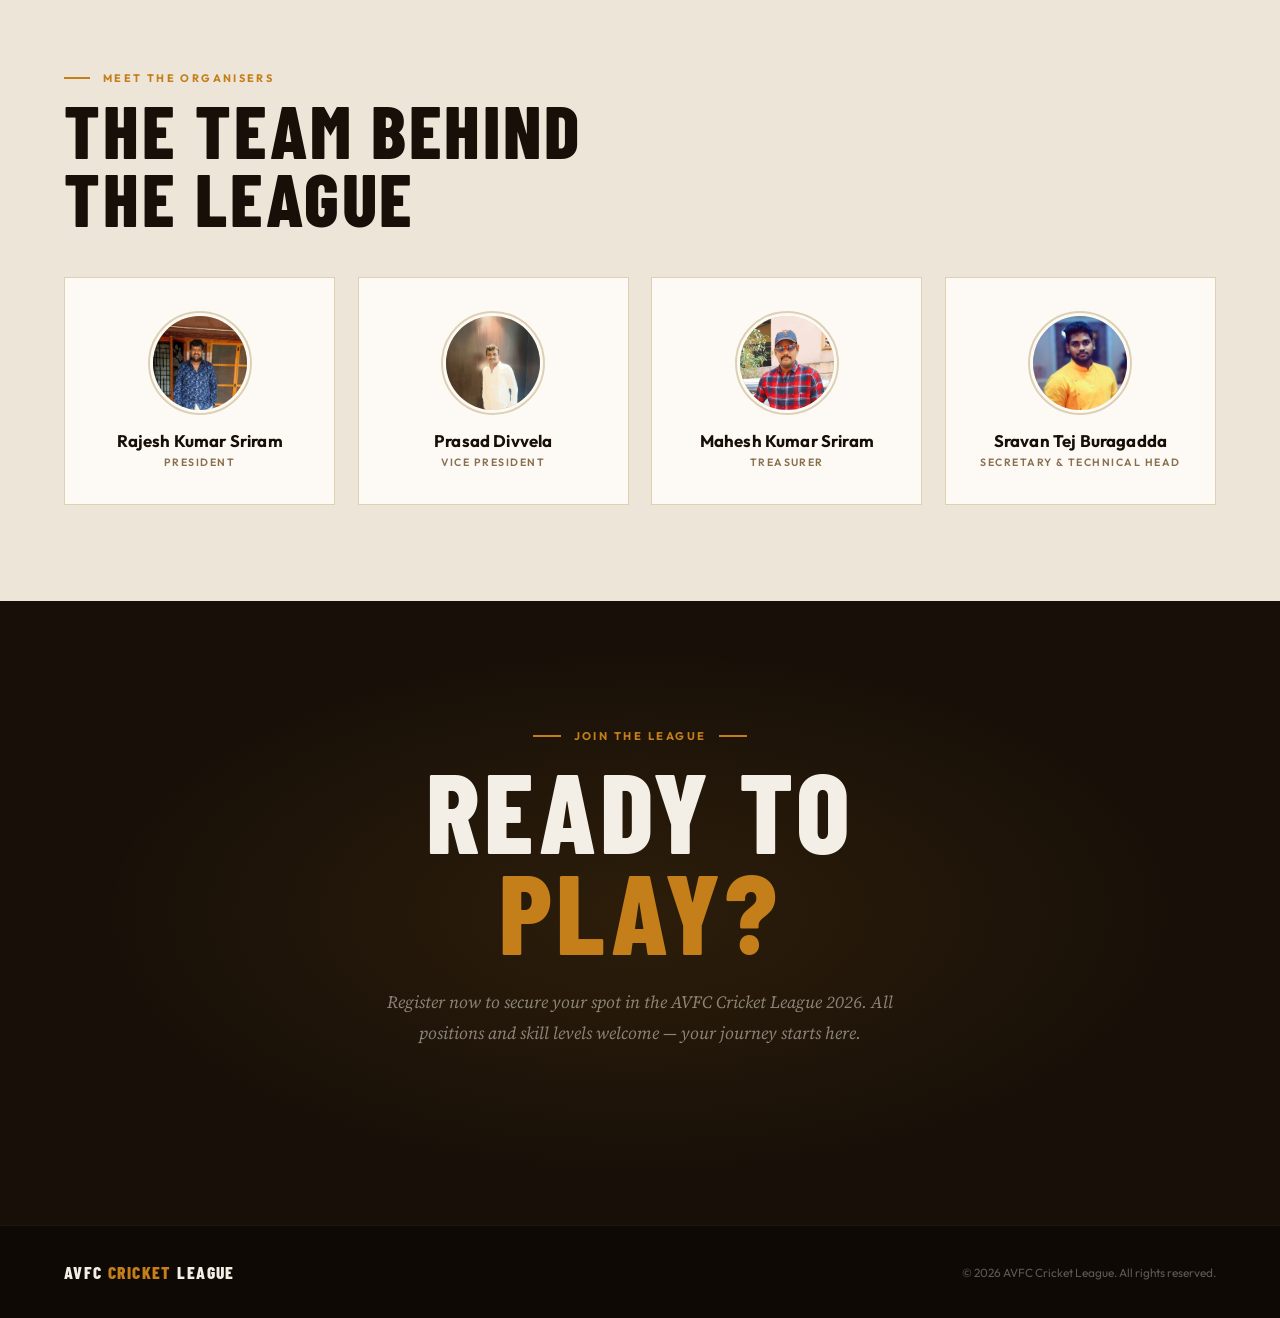
==== commit 9c236f96: "added 2 more sponsors" ====
--- a/index.html
+++ b/index.html
@@ -29,7 +29,8 @@
       <li><a href="#about">About</a></li>
       <li><a href="#sponsors">Sponsors</a></li>
       <li><a href="#organisers">Organisers</a></li>
-      <li><a href="register.html" class="nav-register-link">Register</a></li>
+      <!-- <li><a href="register.html" class="nav-register-link">Register</a></li> -->
+       <li><a href="players.html"  onclick="closeMenu()">Players</a></li>
     </ul>
     <button class="hamburger" id="hamburger" aria-label="Toggle menu" aria-expanded="false">
       <span></span><span></span><span></span>
@@ -42,8 +43,11 @@
       <li><a href="#about" onclick="closeMenu()">About</a></li>
       <li><a href="#sponsors" onclick="closeMenu()">Sponsors</a></li>
       <li><a href="#organisers" onclick="closeMenu()">Organisers</a></li>
+      <!-- <li><a href="players.html">Players</a></li> -->
     </ul>
-    <a href="register.html" class="m-cta" onclick="closeMenu()">Register Now →</a>
+    <!-- <a href="register.html" class="m-cta" onclick="closeMenu()">Register Now →</a> -->
+     <!-- <a href="players.html" class="m-cta" onclick="closeMenu()">Players List →</a> -->
+
   </div>
 
 
@@ -238,17 +242,26 @@
     </div>
 
       <!-- SPONSOR 4 — Silver -->
-      <!-- <div class="sponsor-card">
-      <div class="sponsor-photo"> -->
-      <!-- <img src="images/sponsors/suresh-reddy.jpg" alt="Suresh Reddy"> -->
-      <!-- SR
-      </div>
-      <div class="sponsor-name">Suresh Reddy</div>
-      <div class="sponsor-company">Reddy &amp; Sons Builders</div>
-      <span class="sponsor-tier tier-gold">Snacks Sponser</span>
-    </div>
-
-  </div> -->
+      <div class="sponsor-card">
+      <div class="sponsor-photo">
+      <img src="images/sponsors/TVVS PRUDHVI KRISHNA - auction_lunch.jpeg" alt="TVVS PRUDHVI KRISHNA">
+      </div>
+      <div class="sponsor-name">Tvvs Prudhvi Krishna</div>
+      <!-- <div class="sponsor-company">Reddy &amp; Sons Builders</div> -->
+      <span class="sponsor-tier tier-gold">Auction Day Lunch</span>
+    </div>
+
+    <!-- SPONSOR 5 — Silver -->
+      <div class="sponsor-card">
+      <div class="sponsor-photo">
+      <img src="images/sponsors/vijay.jpeg" alt="vijay">
+      </div>
+      <div class="sponsor-name">Vijay M</div>
+      <!-- <div class="sponsor-company">Reddy &amp; Sons Builders</div> -->
+      <span class="sponsor-tier tier-gold">Auction Day Lunch</span>
+    </div>
+
+  </div>
 
       <!-- <div class="sponsors-coming-soon">
         <div class="sponsors-soon-card">
@@ -343,8 +356,9 @@
       <p class="cta-sub">Register now to secure your spot in the AVFC Cricket League 2026. All positions and skill
         levels welcome — your journey starts here.</p>
       <div class="cta-actions">
-        <p class="btn-cta-primary">Registrations are closed</p>
+        <!-- <p class="btn-cta-primary">Registrations are closed</p> -->
         <!-- <a href="register.html" class="btn-cta-primary">Register as a Player</a> -->
+         <!-- <a href="players.html" class="btn-cta-primary">Players List</a> -->
         <!-- <a href="mailto:contact@avfcleague.com" class="btn-cta-outline">Contact the Team</a> -->
       </div>
       <!-- <p class="cta-deadline">Registration closes &nbsp;<strong>2 April 2026</strong></p> -->
@@ -367,7 +381,7 @@
           </svg>
         </button> -->
         <span class="vo-sponsor-tag" id="voSponsorTag"></span>
-        <span class="vo-coming-soon">Registration Begins After Video</span>
+        <span class="vo-coming-soon">Players Revealed After Video</span>
       </div>
       <div class="vo-video-wrap">
         <video id="sponsorVideo" playsinline webkit-playsinline preload="auto">
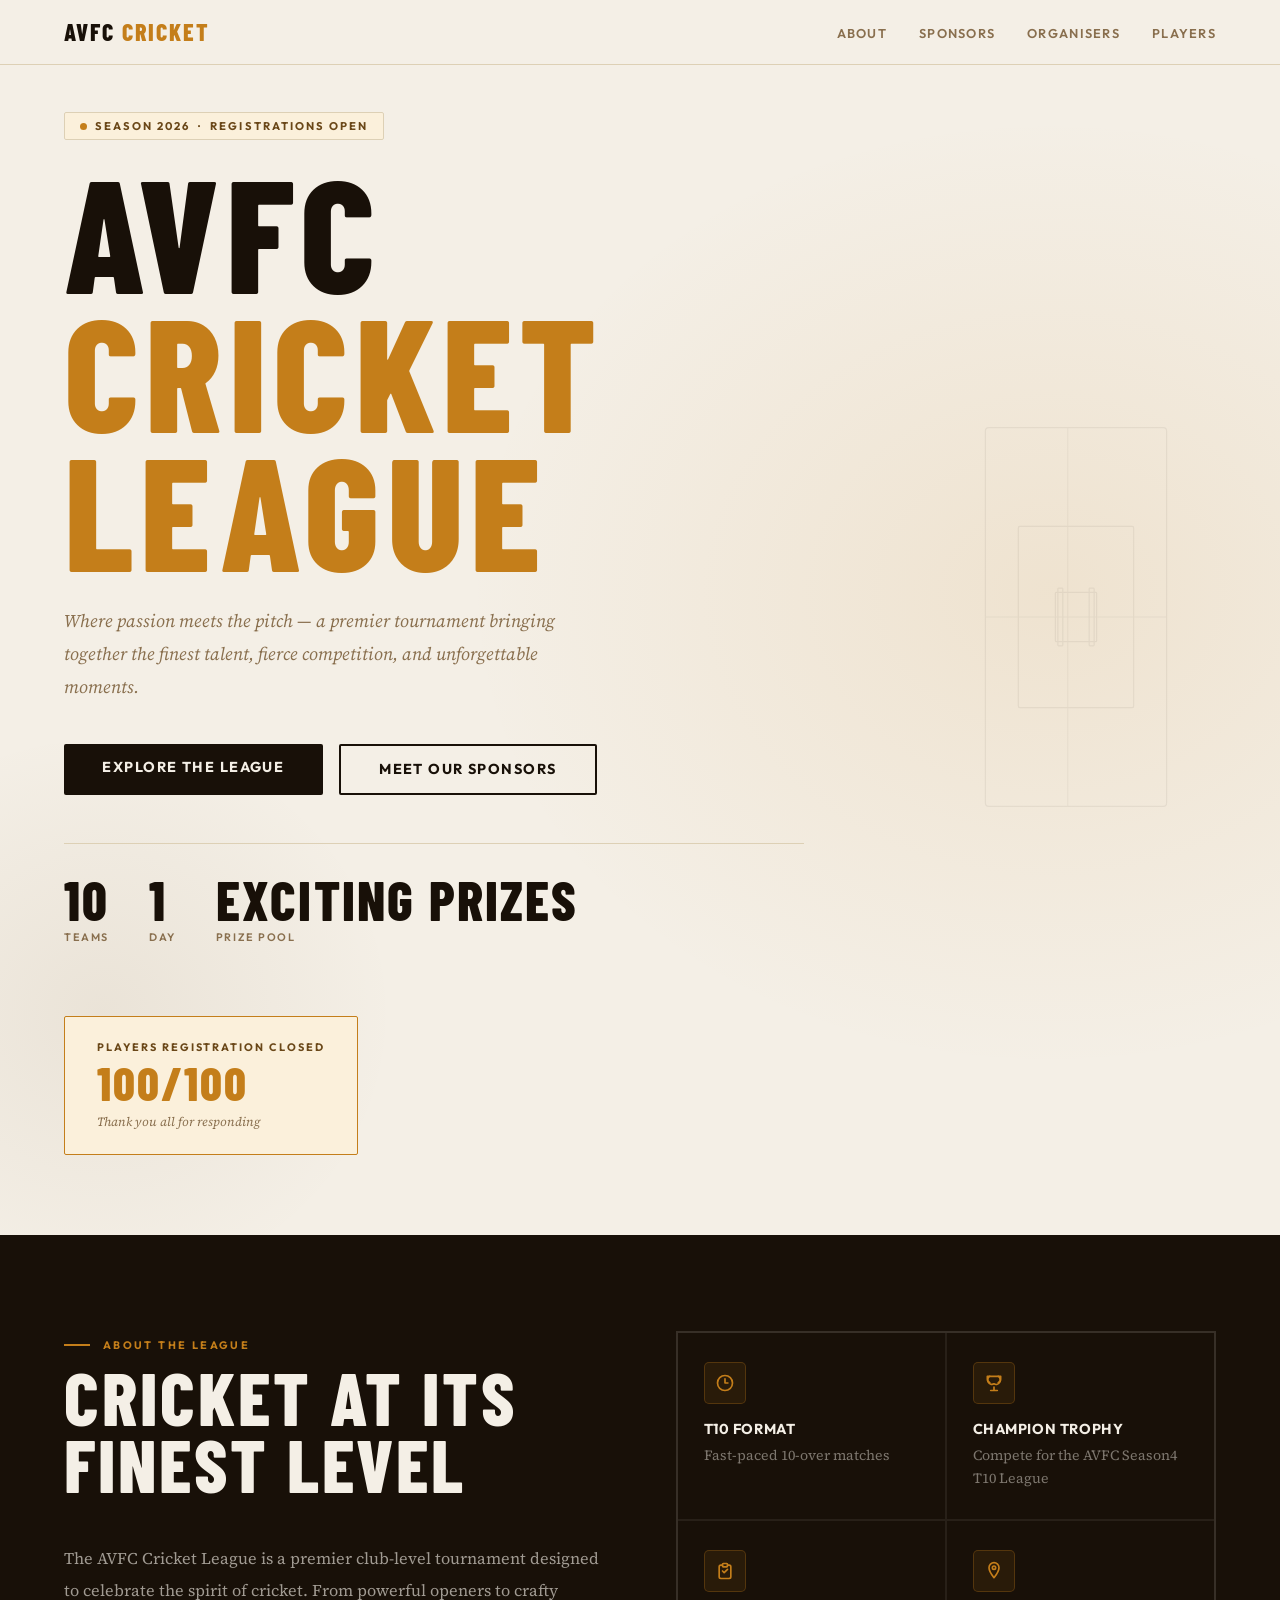
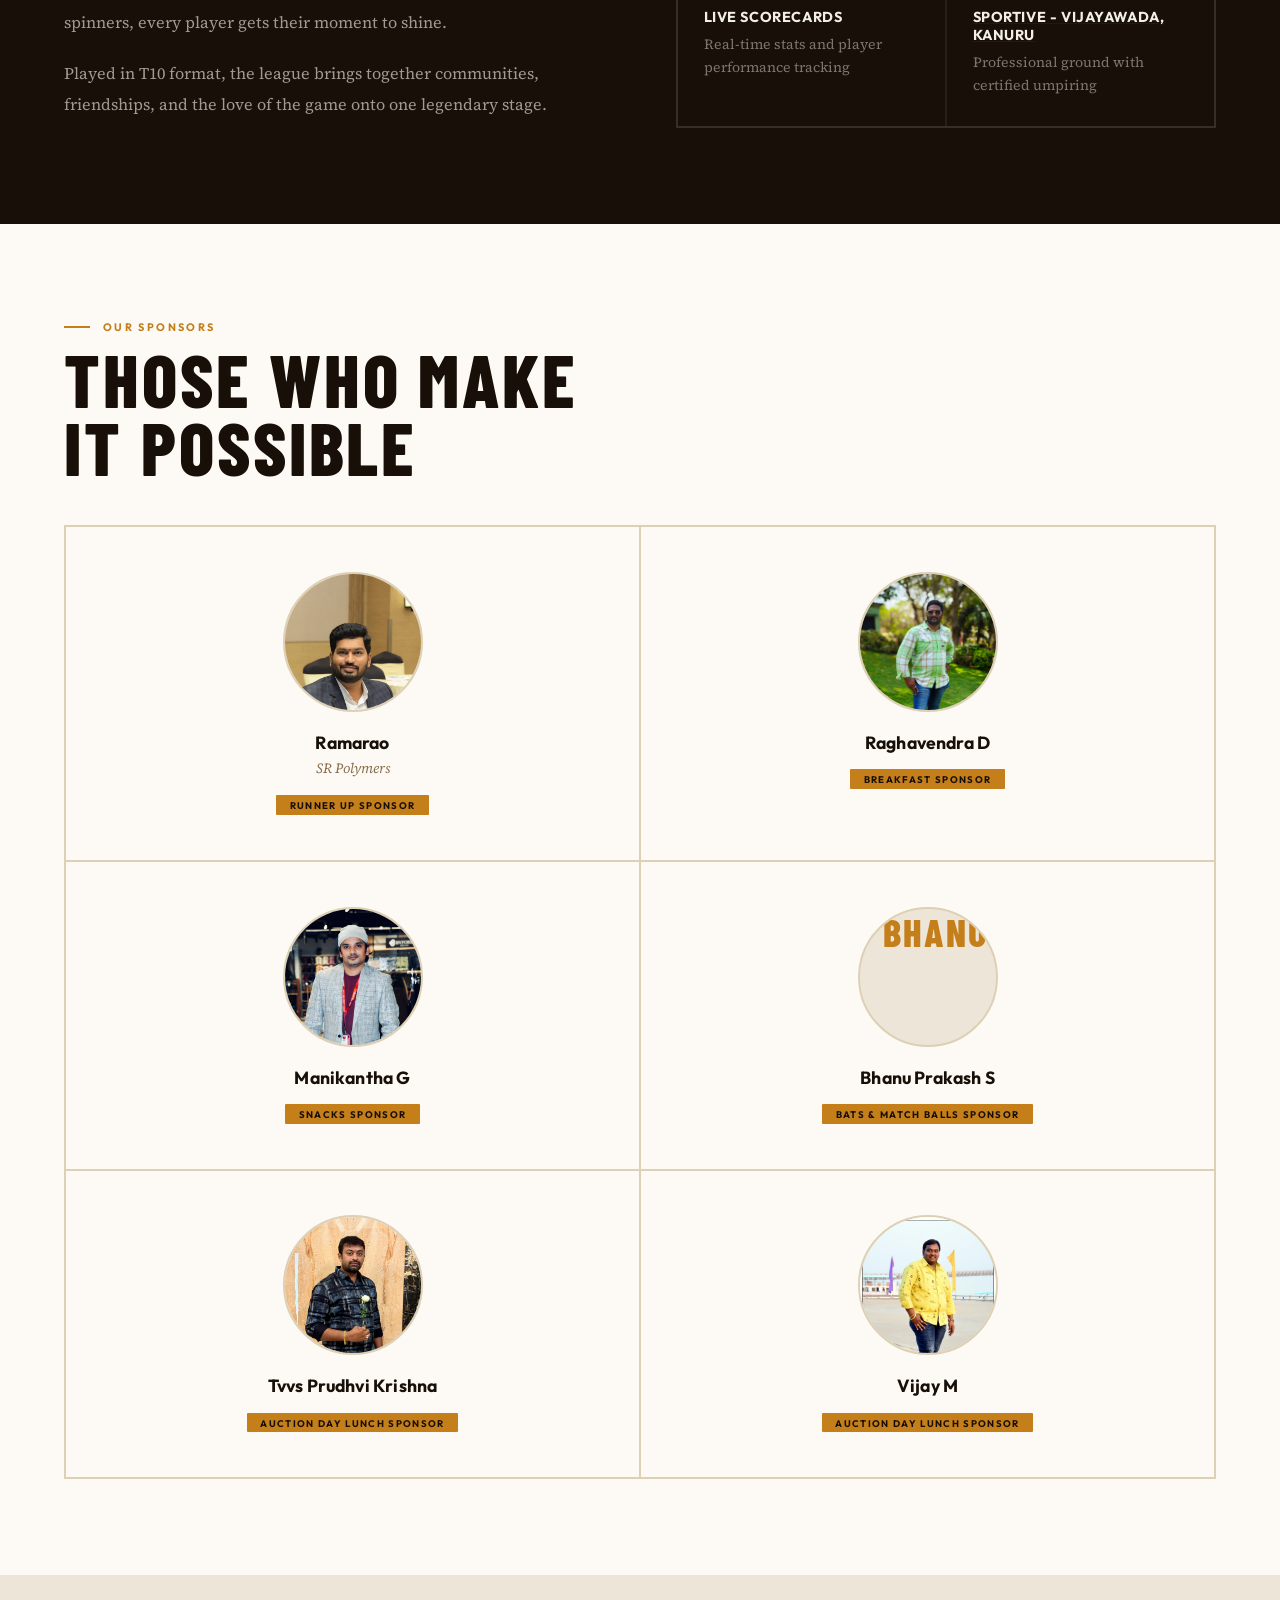
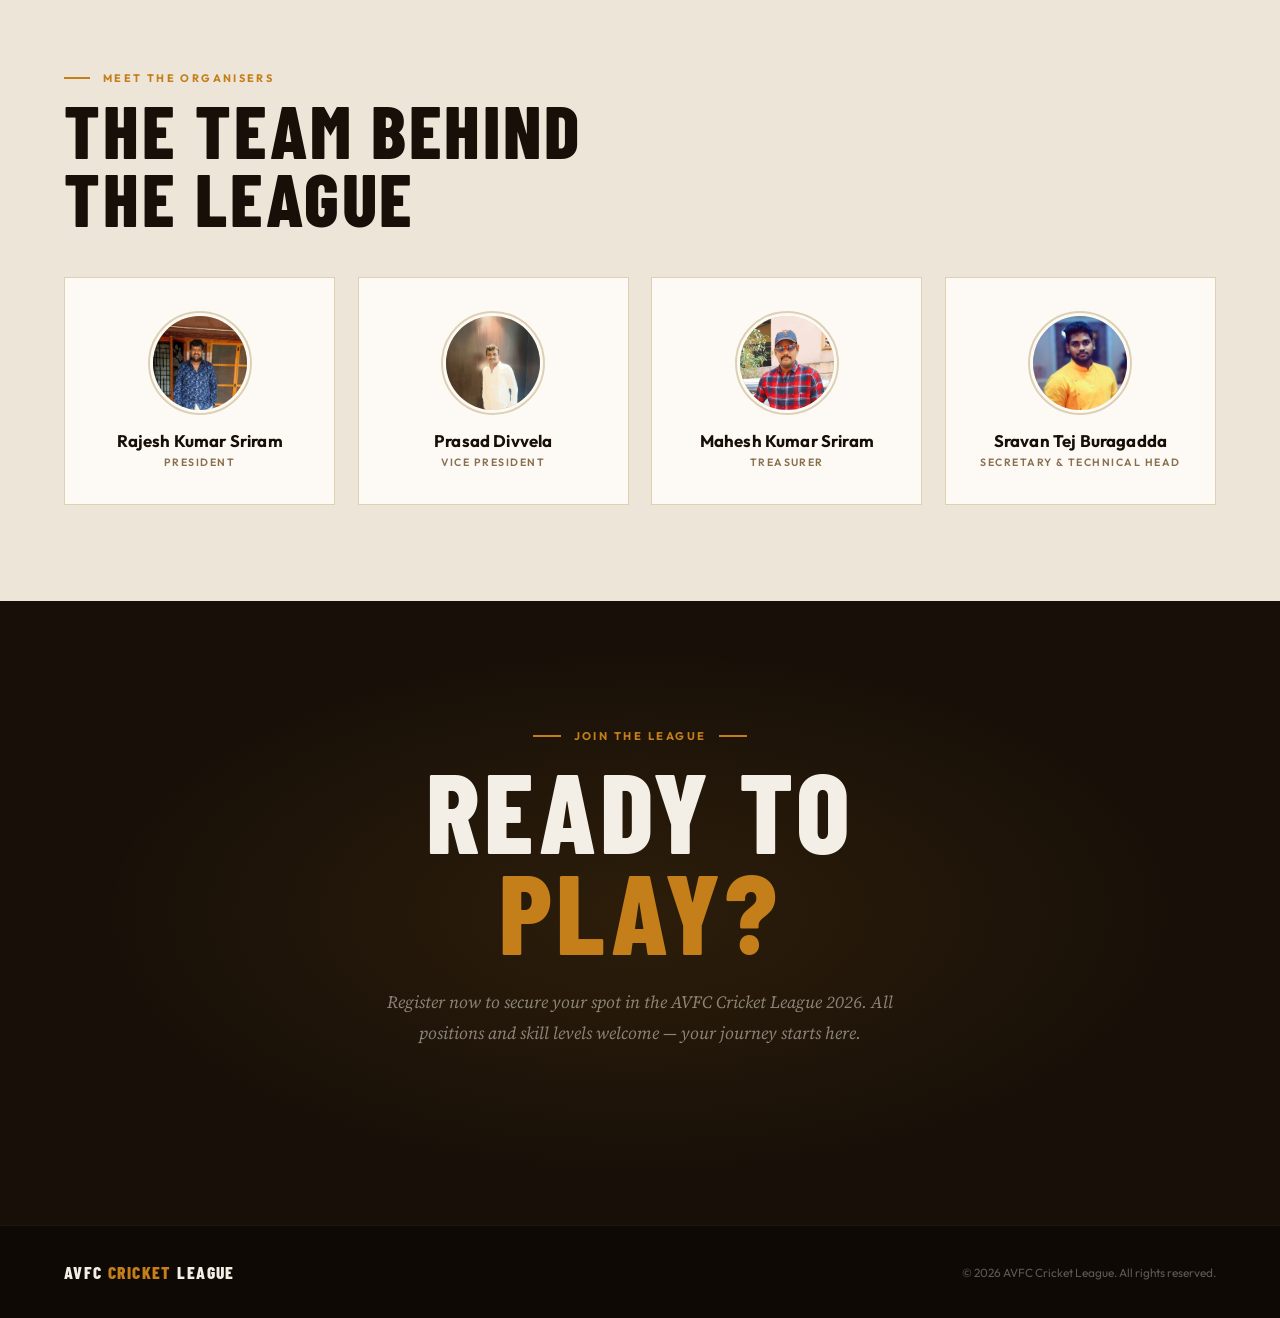
==== commit b556b43c: "added bats and balls sponsor" ====
--- a/index.html
+++ b/index.html
@@ -240,6 +240,16 @@
       <!-- <div class="sponsor-company">Verma Steel Works</div> -->
       <span class="sponsor-tier tier-gold">Snacks Sponsor</span>
     </div>
+    
+    <!-- SPONSOR 5 — Silver -->
+      <div class="sponsor-card">
+      <div class="sponsor-photo">
+      <img src="images/sponsors/bhanu - balls and bat sponsor.jpeg" alt="bhanu">
+      </div>
+      <div class="sponsor-name">Bhanu Prakash S</div>
+      <!-- <div class="sponsor-company">Reddy &amp; Sons Builders</div> -->
+      <span class="sponsor-tier tier-gold">Bats &amp; Match Balls Sponsor</span>
+    </div>
 
       <!-- SPONSOR 4 — Silver -->
       <div class="sponsor-card">
@@ -248,7 +258,7 @@
       </div>
       <div class="sponsor-name">Tvvs Prudhvi Krishna</div>
       <!-- <div class="sponsor-company">Reddy &amp; Sons Builders</div> -->
-      <span class="sponsor-tier tier-gold">Auction Day Lunch</span>
+      <span class="sponsor-tier tier-gold">Auction Day Lunch Sponsor</span>
     </div>
 
     <!-- SPONSOR 5 — Silver -->
@@ -258,8 +268,9 @@
       </div>
       <div class="sponsor-name">Vijay M</div>
       <!-- <div class="sponsor-company">Reddy &amp; Sons Builders</div> -->
-      <span class="sponsor-tier tier-gold">Auction Day Lunch</span>
-    </div>
+      <span class="sponsor-tier tier-gold">Auction Day Lunch Sponsor</span>
+    </div>
+
 
   </div>
 
--- a/css/style.css
+++ b/css/style.css
@@ -1318,6 +1318,26 @@
   color: var(--amber);
 }
 
+/* ── Sponsor pair card ── */
+.sponsor-pair {
+  display: flex;
+  align-items: flex-start;
+  justify-content: center;
+  gap: 2rem;
+}
+.sponsor-pair-item {
+  display: flex;
+  flex-direction: column;
+  align-items: center;
+  text-align: center;
+  flex: 1;
+}
+.sponsor-pair-divider {
+  width: 1px;
+  background: var(--border);
+  align-self: stretch;
+  flex-shrink: 0;
+}
 /* ═══════════════════════════════════════
    RESPONSIVE — 1024px
 ═══════════════════════════════════════ */
@@ -1437,6 +1457,8 @@
     grid-template-columns: 1fr;
   }
 
+  .sponsor-pair        { gap: 1rem; }
+.sponsors-soon-card  { padding: 1.8rem 1rem; }
   /* .sponsors-grid  { grid-template-columns: 1fr 1fr; gap: 1.5px; }
   .sponsor-card   { padding: 1.7rem 0.9rem; } */
 .sponsors-grid {
@@ -1623,4 +1645,11 @@
   .reg-count-sub {
     font-size: 0.68rem;
   }
+  .sponsor-pair        { gap: 0.6rem; flex-direction: column; align-items: center; }
+.sponsor-pair-divider{ width: 60%; height: 1px; align-self: auto; margin: 0.5rem 0; }
+.sponsors-soon-card  { padding: 1.5rem 1rem; }
+.sponsors-grid .sponsor-photo { width: 80px; height: 80px; font-size: 1.4rem; }
+.sponsors-grid .sponsor-name  { font-size: 0.82rem; }
+.sponsors-grid .sponsor-company { font-size: 0.72rem; }
+.sponsors-grid .sponsor-tier  { font-size: 0.52rem; padding: 0.18rem 0.5rem; }
 }
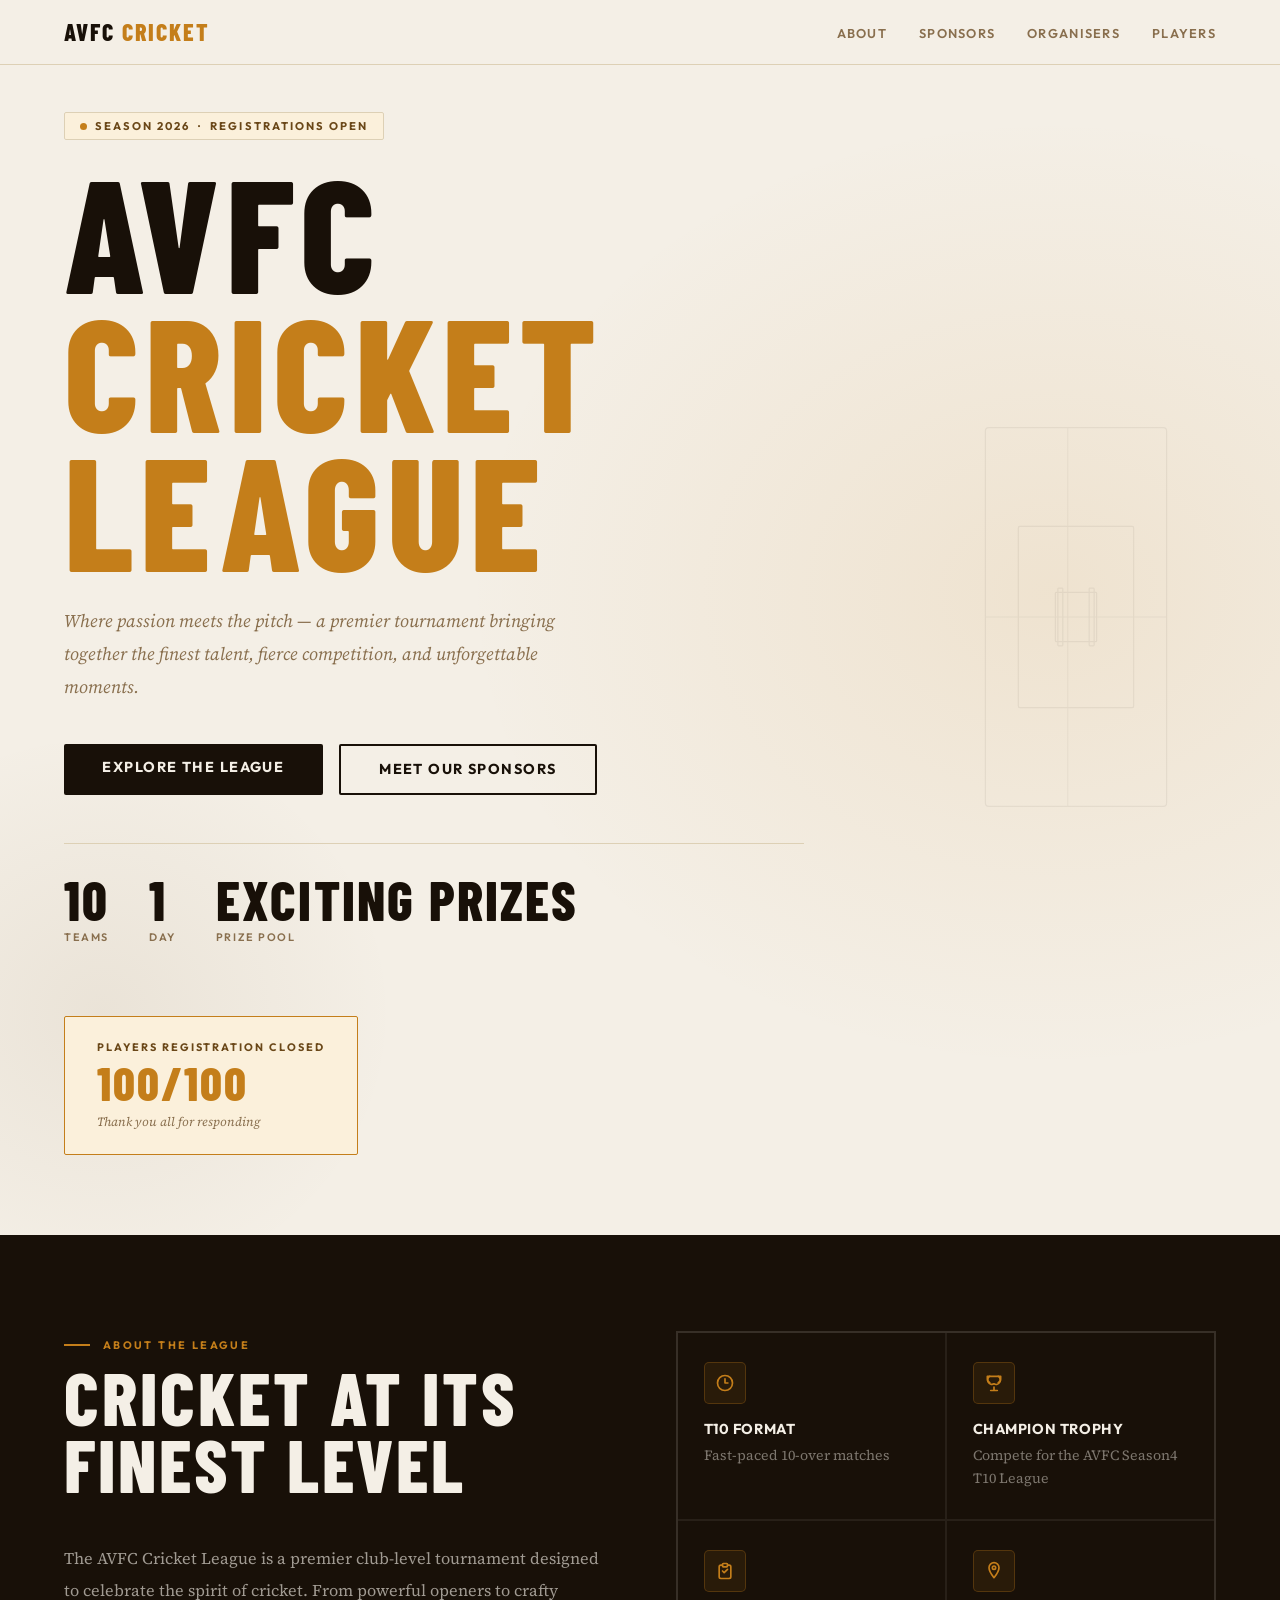
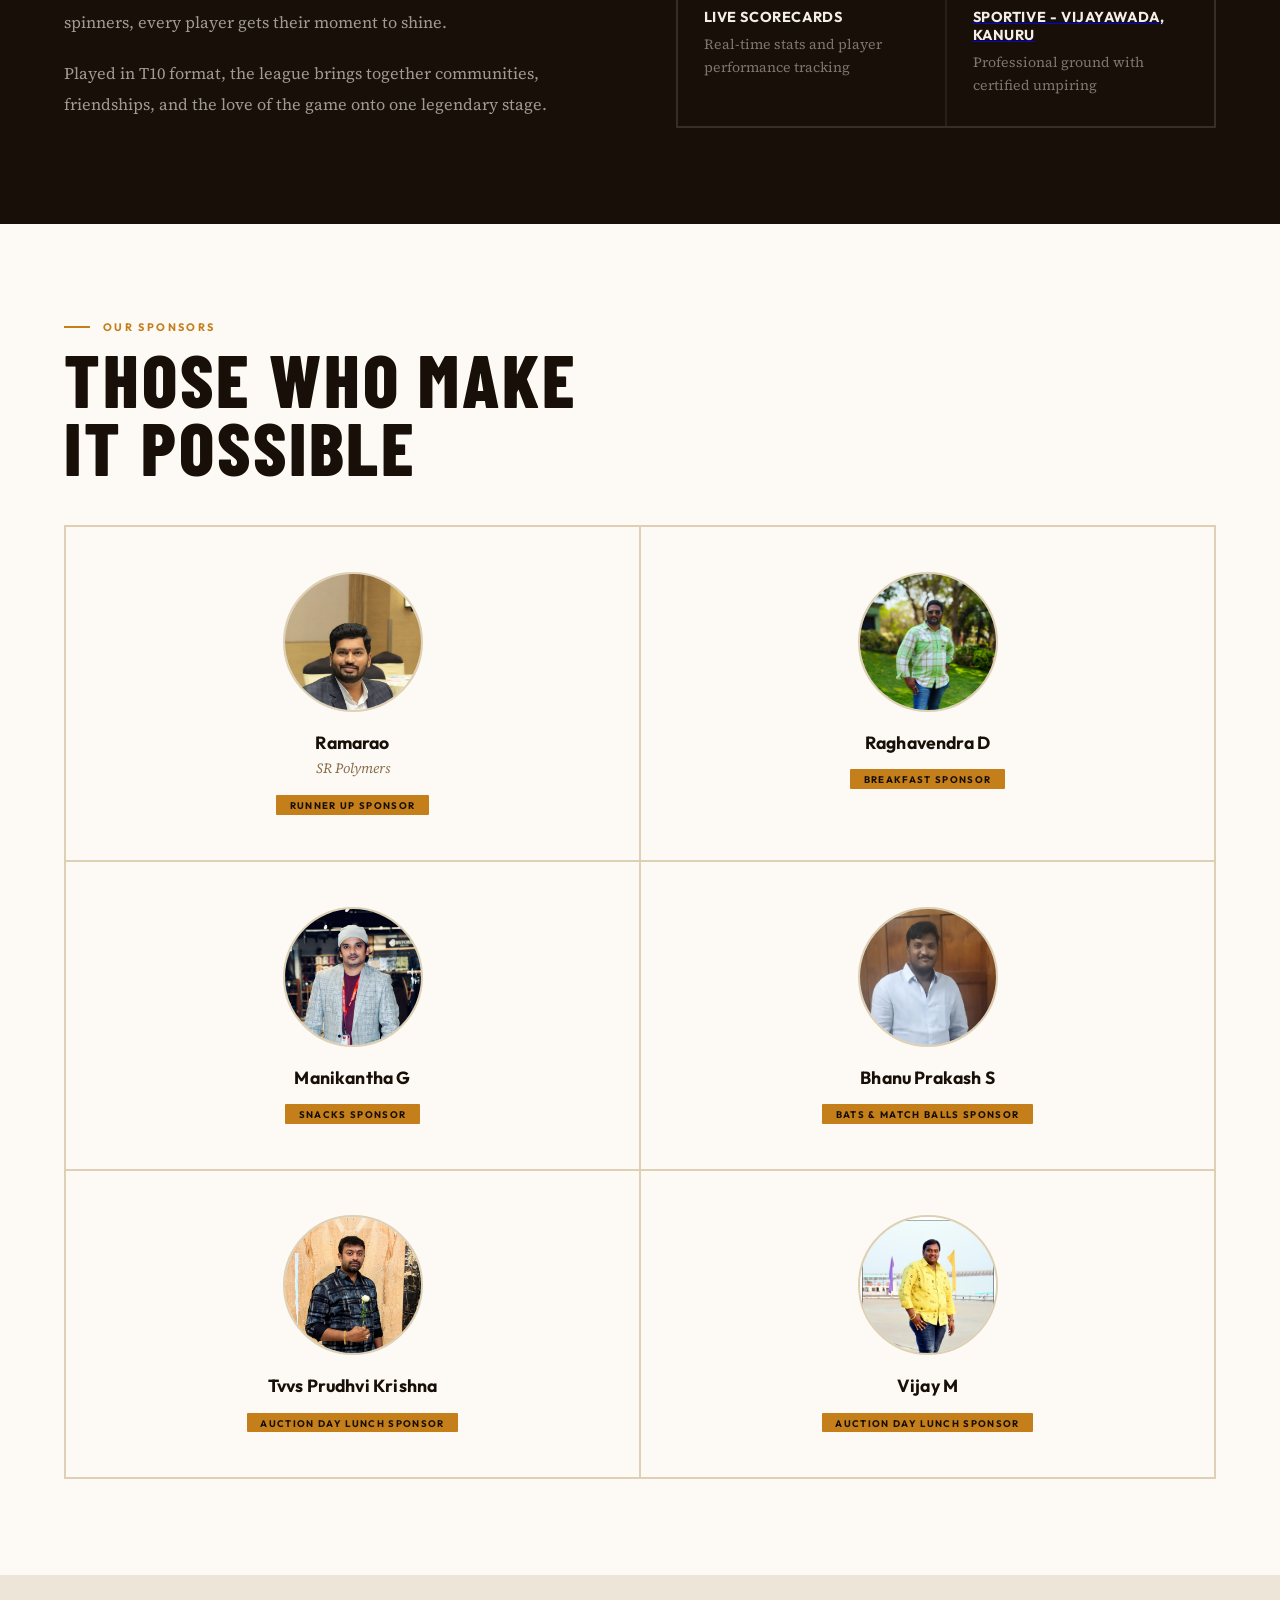
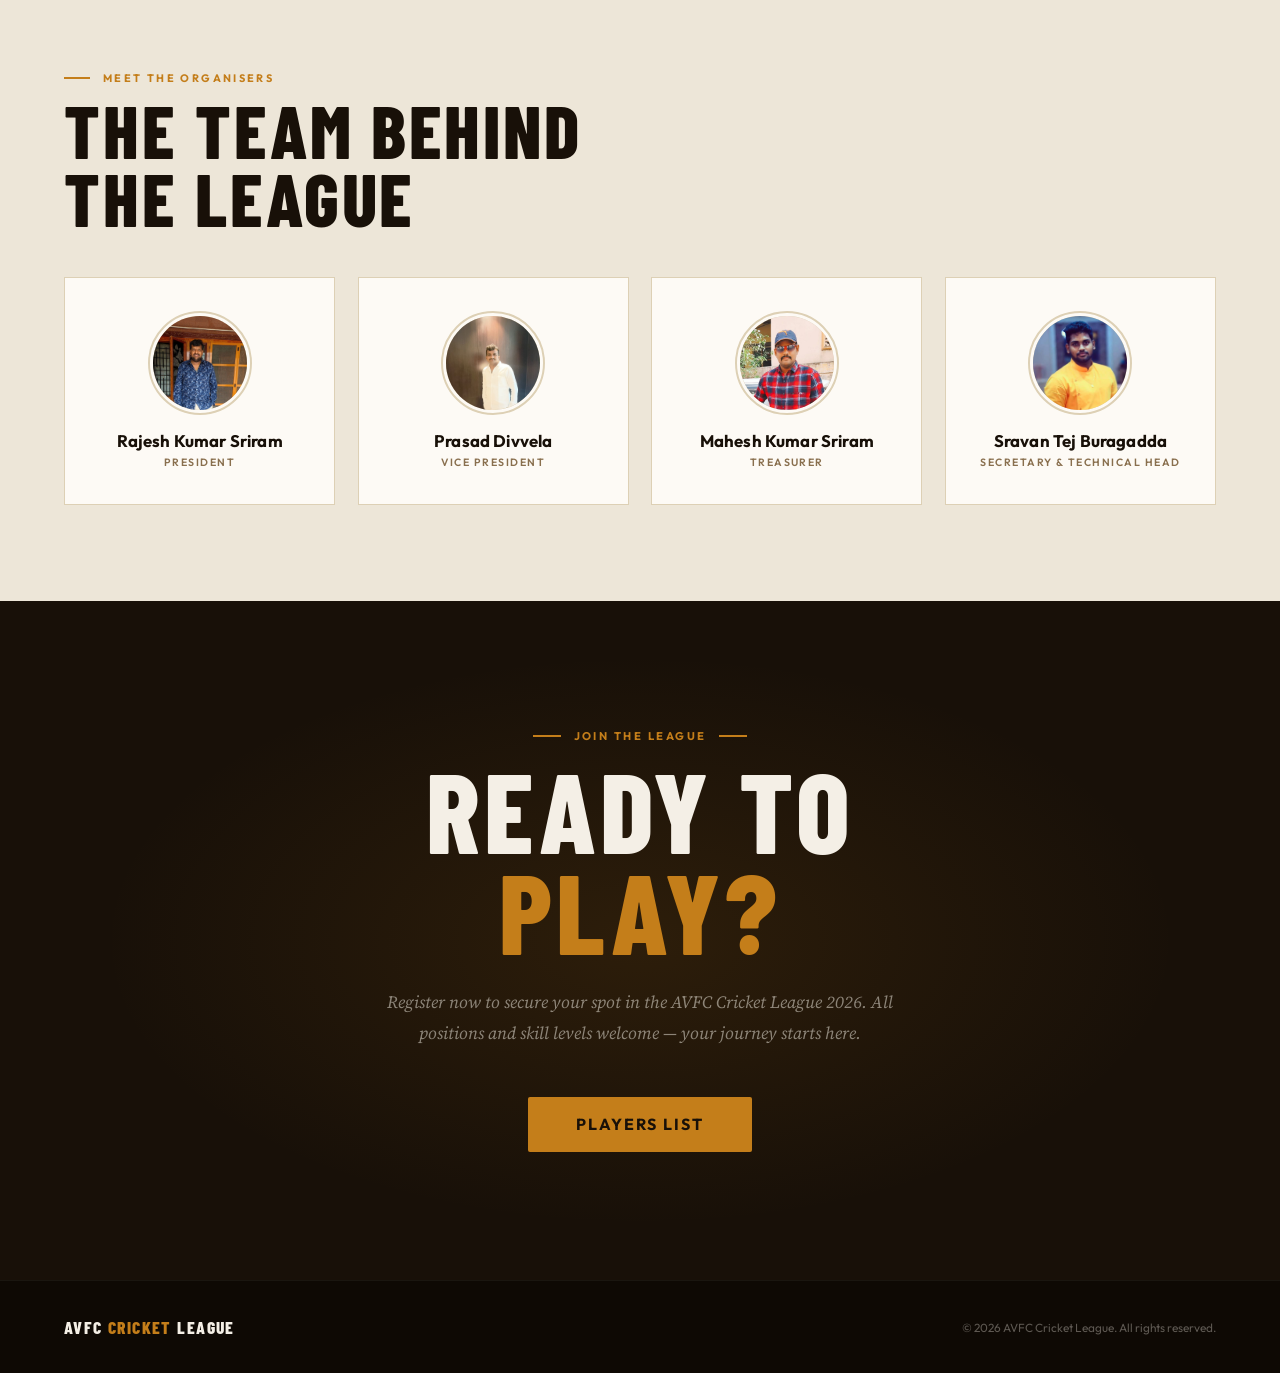
==== commit 10c227c5: "added players" ====
--- a/index.html
+++ b/index.html
@@ -31,6 +31,8 @@
       <li><a href="#organisers">Organisers</a></li>
       <!-- <li><a href="register.html" class="nav-register-link">Register</a></li> -->
        <li><a href="players.html"  onclick="closeMenu()">Players</a></li>
+       <!-- <li><a href="#rules">Cricket Rules</a></li>
+<li><a href="auction-rules.html">Auction Rules</a></li> -->
     </ul>
     <button class="hamburger" id="hamburger" aria-label="Toggle menu" aria-expanded="false">
       <span></span><span></span><span></span>
@@ -43,7 +45,9 @@
       <li><a href="#about" onclick="closeMenu()">About</a></li>
       <li><a href="#sponsors" onclick="closeMenu()">Sponsors</a></li>
       <li><a href="#organisers" onclick="closeMenu()">Organisers</a></li>
-      <!-- <li><a href="players.html">Players</a></li> -->
+      <li><a href="players.html">Players</a></li>
+       <!-- <li><a href="rules.html" onclick="closeMenu()">Cricket Rules</a></li>
+      <li><a href="auction-rules.html">Auction Rules</a></li> -->
     </ul>
     <!-- <a href="register.html" class="m-cta" onclick="closeMenu()">Register Now →</a> -->
      <!-- <a href="players.html" class="m-cta" onclick="closeMenu()">Players List →</a> -->
@@ -369,7 +373,7 @@
       <div class="cta-actions">
         <!-- <p class="btn-cta-primary">Registrations are closed</p> -->
         <!-- <a href="register.html" class="btn-cta-primary">Register as a Player</a> -->
-         <!-- <a href="players.html" class="btn-cta-primary">Players List</a> -->
+         <a href="players.html" class="btn-cta-primary">Players List</a>
         <!-- <a href="mailto:contact@avfcleague.com" class="btn-cta-outline">Contact the Team</a> -->
       </div>
       <!-- <p class="cta-deadline">Registration closes &nbsp;<strong>2 April 2026</strong></p> -->
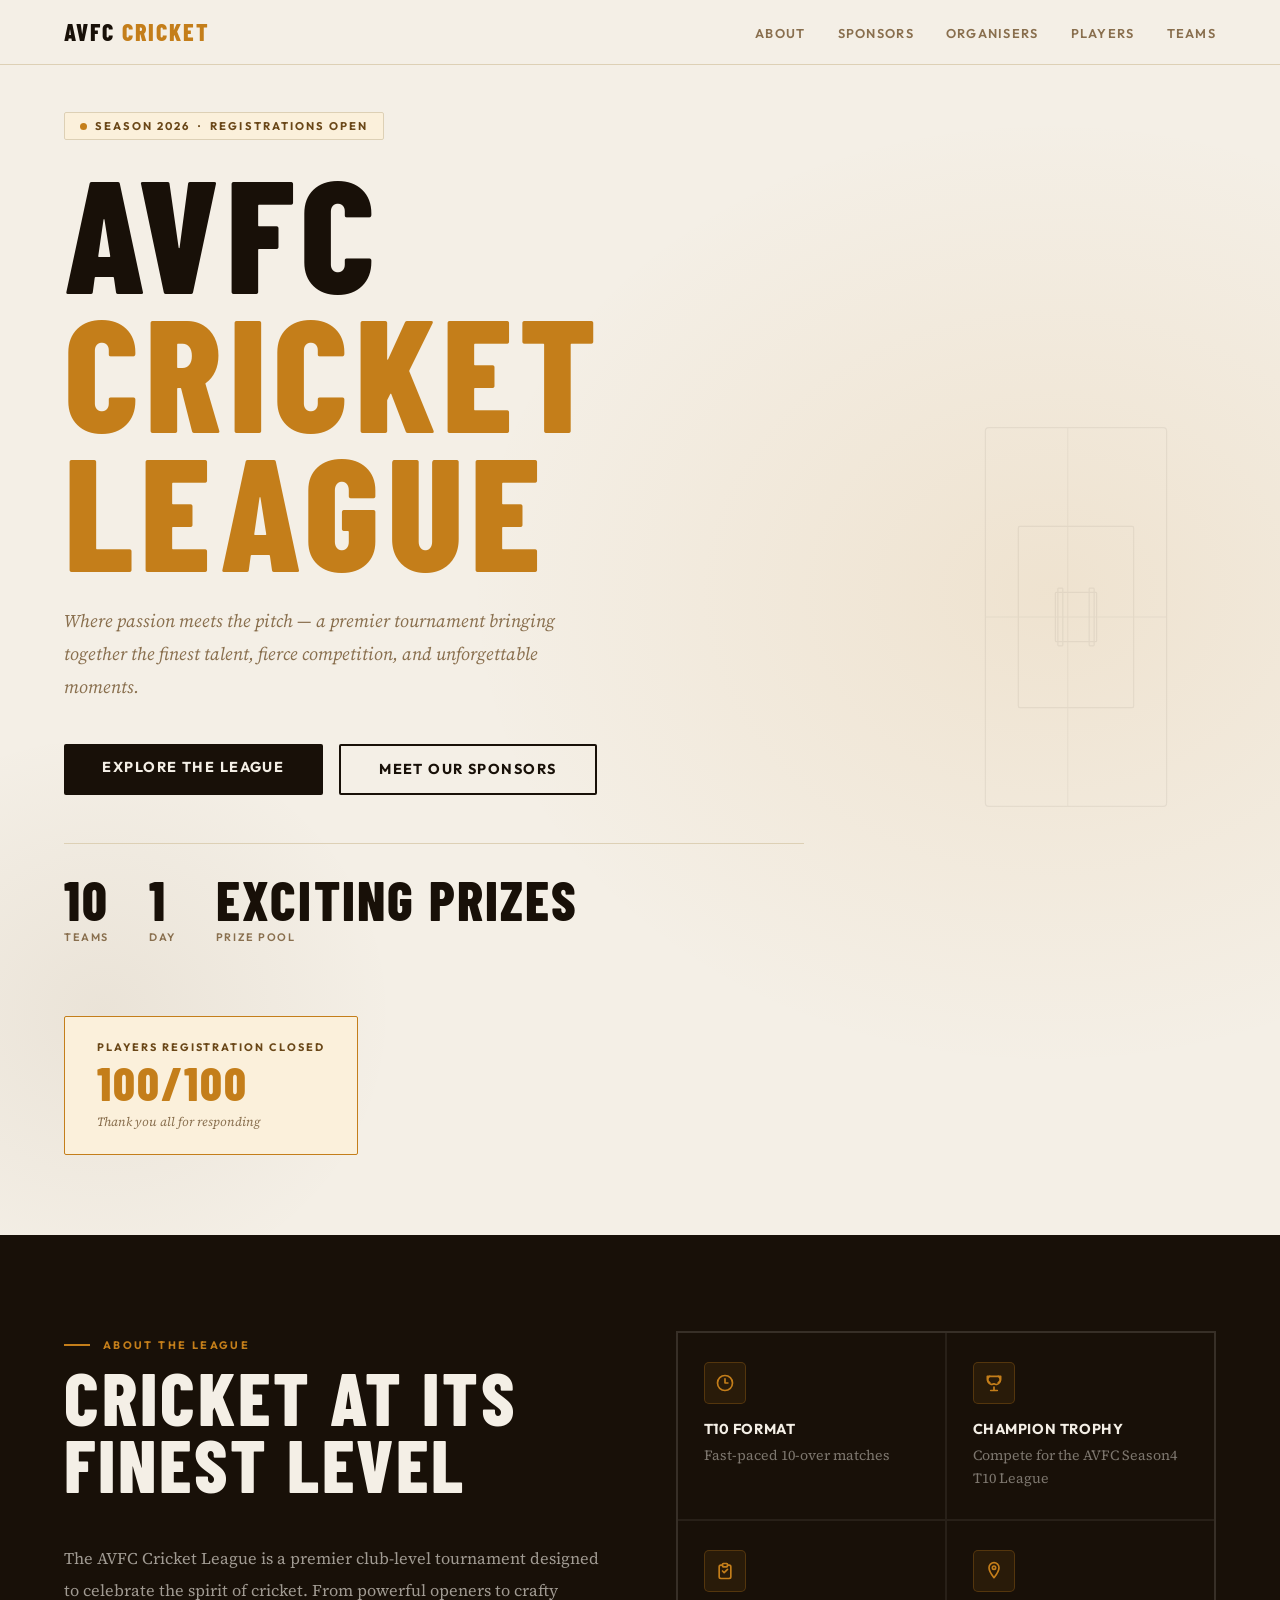
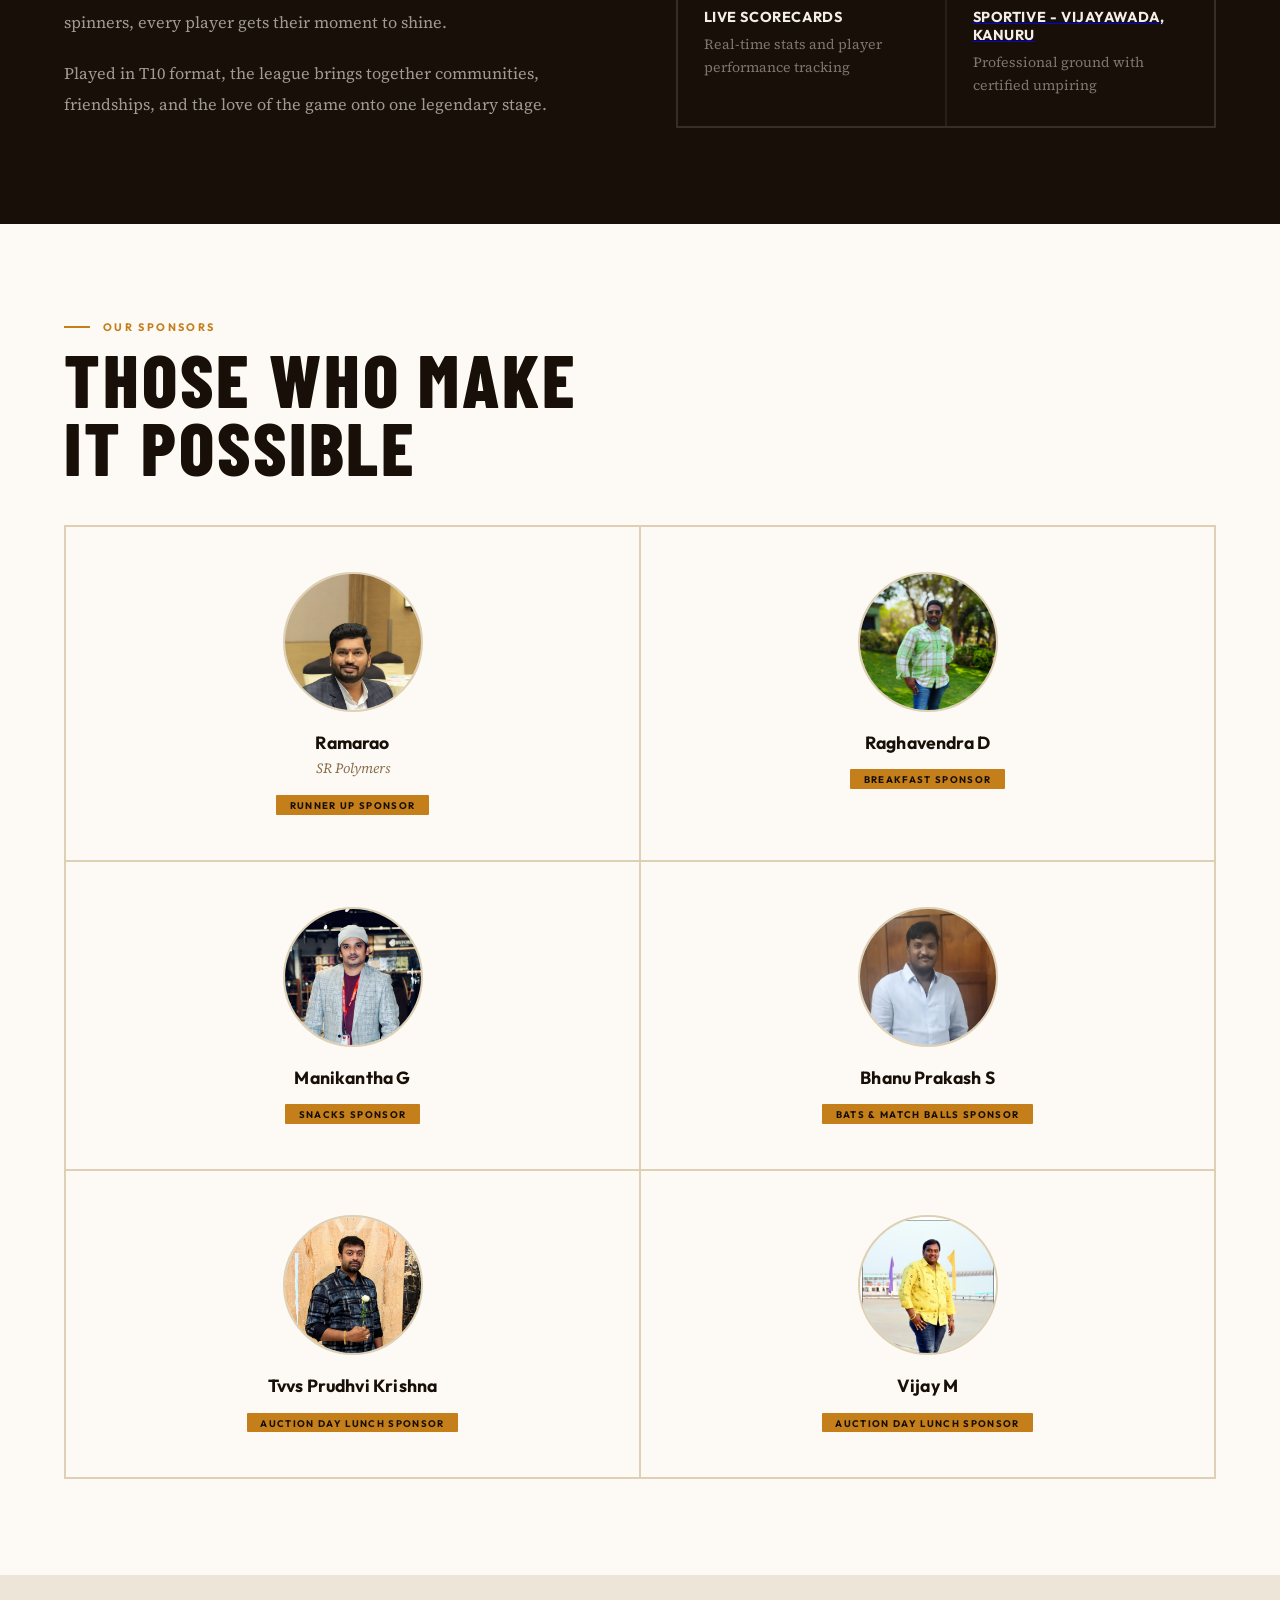
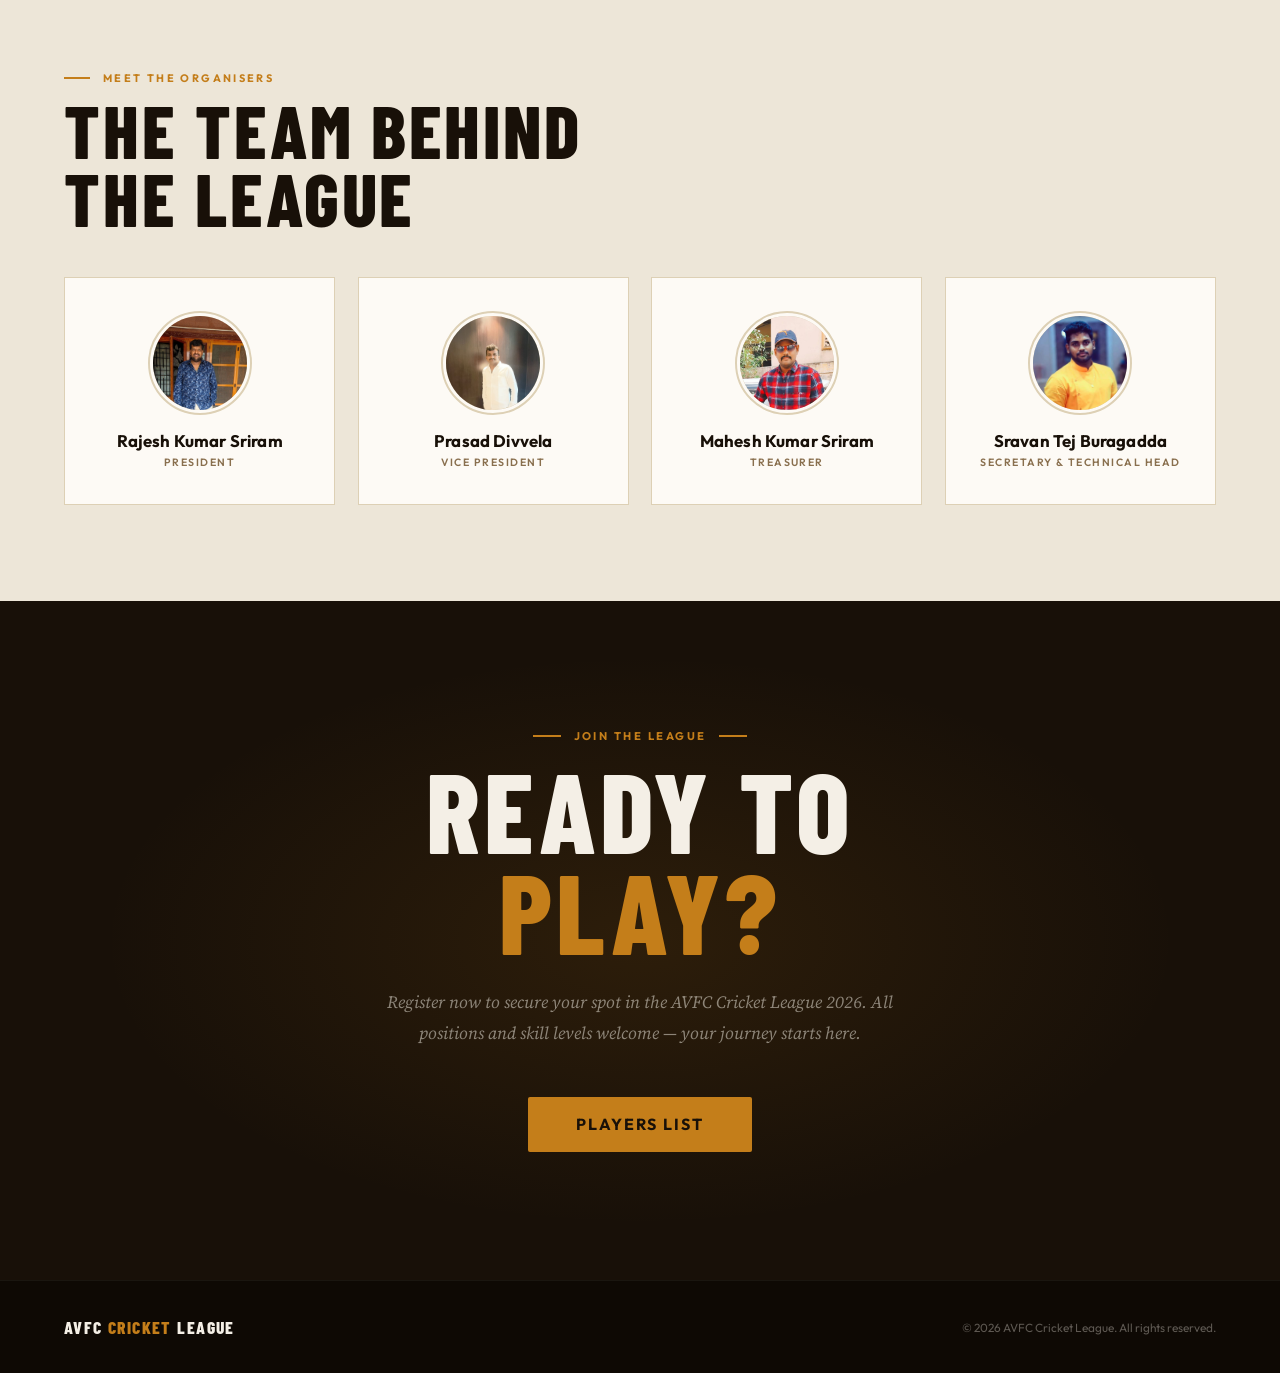
==== commit ae8e066f: "added teams button" ====
--- a/index.html
+++ b/index.html
@@ -31,6 +31,7 @@
       <li><a href="#organisers">Organisers</a></li>
       <!-- <li><a href="register.html" class="nav-register-link">Register</a></li> -->
        <li><a href="players.html"  onclick="closeMenu()">Players</a></li>
+       <li><a href="teams.html"  onclick="closeMenu()">Teams</a></li>
        <!-- <li><a href="#rules">Cricket Rules</a></li>
 <li><a href="auction-rules.html">Auction Rules</a></li> -->
     </ul>
@@ -46,6 +47,7 @@
       <li><a href="#sponsors" onclick="closeMenu()">Sponsors</a></li>
       <li><a href="#organisers" onclick="closeMenu()">Organisers</a></li>
       <li><a href="players.html">Players</a></li>
+      <li><a href="teams.html"  onclick="closeMenu()">Teams</a></li>
        <!-- <li><a href="rules.html" onclick="closeMenu()">Cricket Rules</a></li>
       <li><a href="auction-rules.html">Auction Rules</a></li> -->
     </ul>
